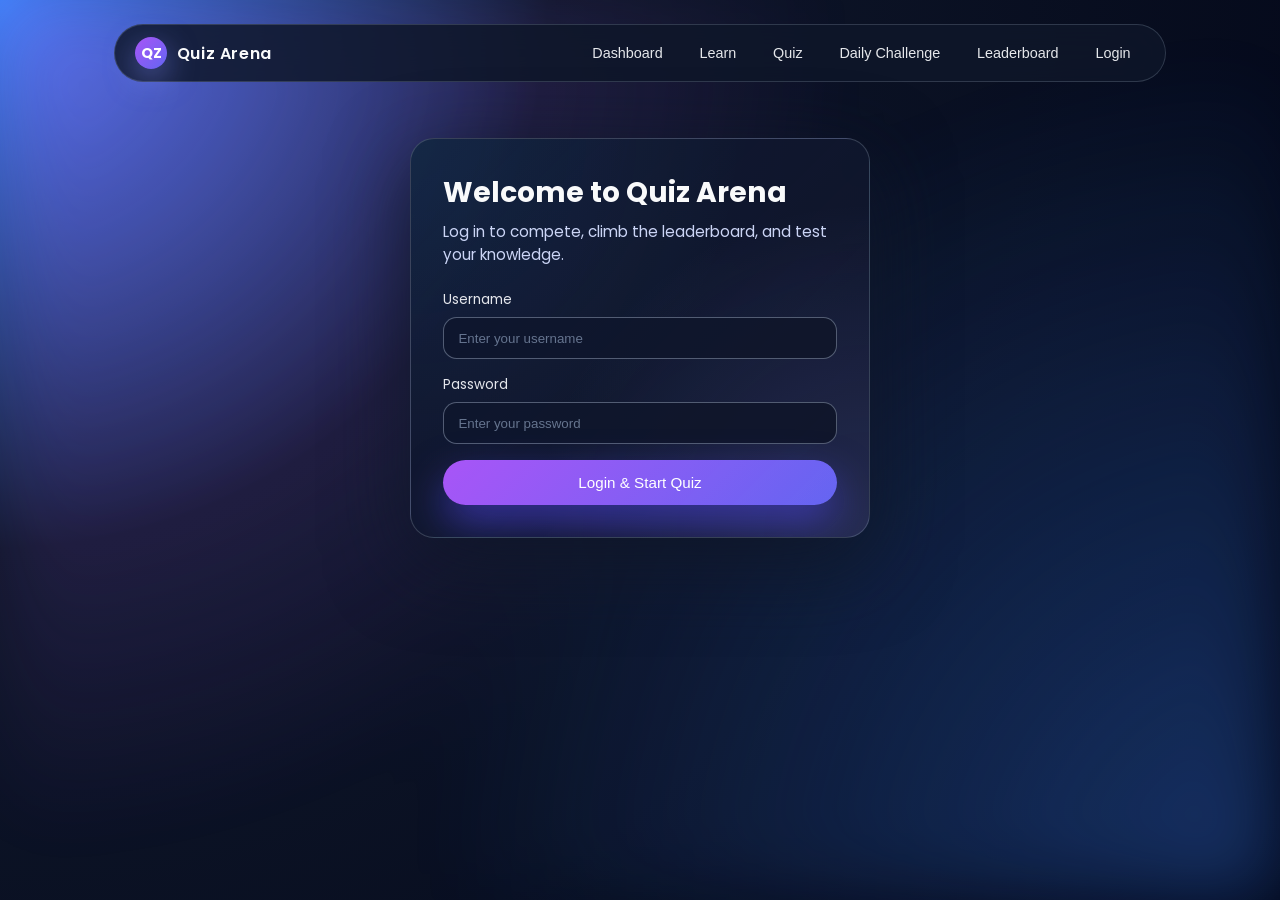
==== index.html @ 018db00a "First commit - quiz application" ====
<!DOCTYPE html>
<html lang="en">
<head>
  <meta charset="UTF-8" />
  <meta name="viewport" content="width=device-width, initial-scale=1.0" />
  <title>Modern Quiz Application</title>
  <link rel="stylesheet" href="styles.css" />
  <link rel="preconnect" href="https://fonts.googleapis.com">
  <link rel="preconnect" href="https://fonts.gstatic.com" crossorigin>
  <link href="https://fonts.googleapis.com/css2?family=Poppins:wght@300;400;500;600;700&display=swap" rel="stylesheet">
</head>
<body>
  <div class="app-gradient-bg"></div>

  <main class="app-shell">
    <!-- Header / Global Nav -->
    <header class="app-header">
      <div class="brand">
        <span class="brand-logo">QZ</span>
        <span class="brand-text">Quiz Arena</span>
      </div>
      <nav class="app-nav">
        <button class="nav-btn" data-view="dashboard-view">Dashboard</button>
        <button class="nav-btn" data-view="learn-view">Learn</button>
        <button class="nav-btn" data-view="quiz-view">Quiz</button>
        <button class="nav-btn" data-view="daily-view">Daily Challenge</button>
        <button class="nav-btn" data-view="leaderboard-view">Leaderboard</button>
        <button class="nav-btn" data-view="login-view">Login</button>
      </nav>
    </header>

    <!-- DASHBOARD PAGE -->
    <section id="dashboard-view" class="view">
      <div class="card dashboard-card">
        <header class="dashboard-header">
          <div>
            <h1 class="card-title">Dashboard</h1>
            <p class="card-subtitle">
              Welcome back, <span id="dashboard-username" class="dashboard-username"></span>. Choose what you want to do today.
            </p>
          </div>
        </header>

        <div class="dashboard-grid">
          <button class="dashboard-tile" data-action="learn">
            <div class="dashboard-icon learn-icon">📚</div>
            <div class="dashboard-tile-body">
              <h2 class="dashboard-tile-title">Learn</h2>
              <p class="dashboard-tile-text">
                Study topics and learn concepts before attempting the quiz.
              </p>
            </div>
          </button>

          <button class="dashboard-tile" data-action="quiz">
            <div class="dashboard-icon quiz-icon">🧠</div>
            <div class="dashboard-tile-body">
              <h2 class="dashboard-tile-title">Start Quiz</h2>
              <p class="dashboard-tile-text">
                Take a timed quiz with multiple-choice questions and instant feedback.
              </p>
            </div>
          </button>

          <button class="dashboard-tile" data-action="daily">
            <div class="dashboard-icon daily-icon">⚡</div>
            <div class="dashboard-tile-body">
              <h2 class="dashboard-tile-title">Competition / Daily Challenge</h2>
              <p class="dashboard-tile-text">
                Join today&apos;s challenge and compete with others for the top spot.
              </p>
            </div>
          </button>

          <button class="dashboard-tile" data-action="leaderboard">
            <div class="dashboard-icon leaderboard-icon">🏆</div>
            <div class="dashboard-tile-body">
              <h2 class="dashboard-tile-title">Leaderboard</h2>
              <p class="dashboard-tile-text">
                View the top players and highest scores in the arena.
              </p>
            </div>
          </button>
        </div>
      </div>
    </section>

    <!-- LOGIN PAGE -->
    <section id="login-view" class="view active-view">
      <div class="card login-card">
        <h1 class="card-title">Welcome to Quiz Arena</h1>
        <p class="card-subtitle">Log in to compete, climb the leaderboard, and test your knowledge.</p>
        <form id="login-form" class="login-form">
          <div class="field-group">
            <label for="username">Username</label>
            <input type="text" id="username" name="username" placeholder="Enter your username" required />
          </div>
          <div class="field-group">
            <label for="password">Password</label>
            <input type="password" id="password" name="password" placeholder="Enter your password" required />
          </div>
          <button type="submit" class="btn primary-btn full-width">Login &amp; Start Quiz</button>
        </form>
      </div>
    </section>

    <!-- DAILY CHALLENGE PAGE -->
    <section id="daily-view" class="view">
      <div class="card daily-card">
        <h1 class="card-title">Daily Challenge</h1>
        <p class="card-subtitle">
          One special quiz every day. You only get a single attempt, so make it count!
        </p>

        <div class="daily-body">
          <div id="daily-status-message" class="daily-status"></div>
          <div id="daily-countdown-wrapper" class="daily-countdown-wrapper hidden">
            <span class="daily-countdown-label">Next challenge unlocks in</span>
            <span id="daily-countdown" class="daily-countdown-timer">24:00:00</span>
          </div>
        </div>

        <div class="daily-actions">
          <button id="daily-start-btn" class="btn primary-btn">Start Today&apos;s Challenge</button>
        </div>
      </div>
    </section>

    <!-- QUIZ PAGE -->
    <section id="quiz-view" class="view">
      <div class="card quiz-card">
        <header class="quiz-header">
          <div class="quiz-meta">
            <span id="question-progress" class="pill">Question 1 of 10</span>
            <span id="question-timer" class="pill timer">15s</span>
          </div>
          <div class="quiz-score">
            <span class="label">Live Score</span>
            <span id="live-score" class="score-value">0 pts</span>
          </div>
        </header>

        <div class="quiz-body">
          <h2 id="question-text" class="question-text">Question text will appear here</h2>
          <div id="options-container" class="options-grid">
            <!-- Options generated by JS -->
          </div>
        </div>

        <footer class="quiz-footer">
          <div class="quiz-footer-left">
            <span id="competition-status" class="competition-status">Competition Mode: Live</span>
          </div>
          <div class="quiz-footer-right">
            <button id="next-btn" class="btn secondary-btn" disabled>Next Question</button>
          </div>
        </footer>
      </div>
    </section>

    <!-- RESULT PAGE -->
    <section id="result-view" class="view">
      <div class="card result-card">
        <h1 class="card-title">Your Results</h1>
        <p class="card-subtitle">Great effort! Here’s how you did in this round.</p>

        <div class="result-summary">
          <div class="result-main-score">
            <span class="result-label">Total Points</span>
            <span id="final-score" class="result-value">0</span>
          </div>
          <div class="result-grid">
            <div class="result-item">
              <span class="result-label">Correct</span>
              <span id="correct-count" class="result-value-small">0</span>
            </div>
            <div class="result-item">
              <span class="result-label">Wrong</span>
              <span id="wrong-count" class="result-value-small">0</span>
            </div>
            <div class="result-item">
              <span class="result-label">Percentage</span>
              <span id="percentage" class="result-value-small">0%</span>
            </div>
          </div>
        </div>

        <div class="result-actions">
          <button id="restart-btn" class="btn primary-btn">Restart Quiz</button>
          <button id="view-leaderboard-btn" class="btn ghost-btn">View Leaderboard</button>
        </div>
      </div>
    </section>

    <!-- LEADERBOARD PAGE -->
    <section id="leaderboard-view" class="view">
      <div class="card leaderboard-card">
        <div class="leaderboard-header">
          <div>
            <h1 class="card-title">Leaderboard</h1>
            <p class="card-subtitle">Top players from recent games.</p>
          </div>
          <!-- <button id="back-to-login-btn" class="btn ghost-btn small-btn">Back to Login</button> -->
        </div>

        <div class="leaderboard-table-wrapper">
          <table class="leaderboard-table">
            <thead>
              <tr>
                <th>Rank</th>
                <th>Username</th>
                <th>Score</th>
              </tr>
            </thead>
            <tbody id="leaderboard-body">
              <!-- Filled by JS -->
            </tbody>
          </table>
        </div>
      </div>
    </section>

    <!-- LEARN PAGE -->
    <section id="learn-view" class="view">
      <div class="card learn-card">
        <h1 class="card-title">Learn New Topics</h1>
        <p class="card-subtitle">
          Choose a topic to study, flip through flashcards, try practice questions, and then start the quiz.
        </p>

        <!-- Topic category grid -->
        <div id="learn-topics-grid" class="learn-grid">
          <!-- Filled by JavaScript -->
        </div>

        <!-- Topic detail view -->
        <div id="learn-topic-detail" class="learn-topic-detail hidden">
          <div class="learn-detail-header">
            <button id="learn-back-btn" class="btn ghost-btn small-btn">&larr; Back to topics</button>
            <div>
              <h2 id="learn-topic-title" class="learn-title"></h2>
              <p id="learn-topic-description" class="learn-body"></p>
            </div>
          </div>

          <div class="learn-sections">
            <section class="learn-section">
              <h3 class="learn-section-title">Quick Explanation</h3>
              <p id="learn-topic-explanation" class="learn-body"></p>
            </section>

            <section class="learn-section">
              <h3 class="learn-section-title">Key Points</h3>
              <ul id="learn-topic-keypoints" class="learn-keypoints"></ul>
            </section>

            <section class="learn-section">
              <h3 class="learn-section-title">Simple Examples</h3>
              <div id="learn-topic-examples" class="learn-examples"></div>
            </section>

            <section class="learn-section">
              <h3 class="learn-section-title">Flashcards</h3>
              <p class="learn-hint">Tap a card to reveal the answer.</p>
              <div id="learn-topic-flashcards" class="flashcards-grid"></div>
            </section>

            <section class="learn-section">
              <h3 class="learn-section-title">Practice Questions</h3>
              <p class="learn-hint">Check your understanding before starting the quiz.</p>
              <div id="learn-topic-practice" class="practice-list"></div>
            </section>
          </div>

          <div class="learn-footer">
            <button id="learn-start-quiz-btn" class="btn primary-btn">Start Quiz</button>
          </div>
        </div>
      </div>
    </section>
  </main>

  <script src="script.js"></script>
</body>
</html>
---- styles.css ----
*,
*::before,
*::after {
  box-sizing: border-box;
  margin: 0;
  padding: 0;
}

html,
body {
  height: 100%;
}

body {
  font-family: "Poppins", system-ui, -apple-system, BlinkMacSystemFont, "Segoe UI",
    sans-serif;
  background: radial-gradient(circle at top left, #3b82f6 0, #0f172a 35%, #020617 100%);
  color: #f9fafb;
  display: flex;
  align-items: stretch;
  justify-content: center;
}

.app-gradient-bg {
  position: fixed;
  inset: 0;
  background:
    radial-gradient(circle at top left, rgba(168, 85, 247, 0.35), transparent 55%),
    radial-gradient(circle at bottom right, rgba(59, 130, 246, 0.4), transparent 55%);
  filter: blur(40px);
  opacity: 0.9;
  pointer-events: none;
  z-index: -1;
}

.app-shell {
  width: 100%;
  max-width: 1100px;
  padding: 1.5rem;
  display: flex;
  flex-direction: column;
  gap: 1.5rem;
}

.app-header {
  display: flex;
  align-items: center;
  justify-content: space-between;
  padding: 0.75rem 1.25rem;
  border-radius: 999px;
  background: rgba(15, 23, 42, 0.85);
  border: 1px solid rgba(148, 163, 184, 0.25);
  backdrop-filter: blur(20px);
}

.brand {
  display: flex;
  align-items: center;
  gap: 0.6rem;
}

.brand-logo {
  width: 32px;
  height: 32px;
  border-radius: 999px;
  background: linear-gradient(135deg, #a855f7, #6366f1);
  display: flex;
  align-items: center;
  justify-content: center;
  font-size: 0.9rem;
  font-weight: 700;
  color: white;
  box-shadow: 0 10px 30px rgba(129, 140, 248, 0.55);
  cursor: pointer;

}

.brand-text {
  font-weight: 600;
  letter-spacing: 0.04em;
}

.app-nav {
  display: flex;
  gap: 0.5rem;
}

.nav-btn {
  border: none;
  background: transparent;
  color: #e5e7eb;
  font-size: 0.9rem;
  padding: 0.35rem 0.9rem;
  border-radius: 999px;
  cursor: pointer;
  transition: background 0.25s ease, color 0.25s ease, transform 0.15s ease;
}

.nav-btn:hover {
  background: rgba(148, 163, 184, 0.25);
  transform: translateY(-1px);
}

.view {
  display: none;
  animation: fadeIn 0.4s ease forwards;
}

.active-view {
  display: block;
}

.card {
  background: radial-gradient(circle at top left, rgba(56, 189, 248, 0.08), transparent 55%),
    radial-gradient(circle at bottom right, rgba(129, 140, 248, 0.18), transparent 55%),
    rgba(15, 23, 42, 0.9);
  border-radius: 1.5rem;
  padding: 2rem;
  box-shadow: 0 24px 80px rgba(15, 23, 42, 0.9);
  border: 1px solid rgba(148, 163, 184, 0.3);
  position: relative;
  overflow: hidden;
}

.card::before {
  content: "";
  position: absolute;
  inset: 0;
  background: linear-gradient(135deg, rgba(129, 140, 248, 0.18), rgba(236, 72, 153, 0.05));
  mix-blend-mode: soft-light;
  opacity: 0.6;
  pointer-events: none;
}

.card-title {
  font-size: clamp(1.6rem, 2.2vw, 2rem);
  margin-bottom: 0.4rem;
}

.card-subtitle {
  font-size: 0.95rem;
  color: #cbd5f5;
  margin-bottom: 1.5rem;
}

.login-card {
  max-width: 460px;
  margin: 2rem auto 0;
}

.login-form {
  display: flex;
  flex-direction: column;
  gap: 1rem;
}

.field-group {
  display: flex;
  flex-direction: column;
  gap: 0.4rem;
}

.field-group label {
  font-size: 0.85rem;
  color: #e5e7eb;
}

.field-group input {
  padding: 0.8rem 0.9rem;
  border-radius: 0.85rem;
  border: 1px solid rgba(148, 163, 184, 0.5);
  background: rgba(15, 23, 42, 0.95);
  color: #f9fafb;
  outline: none;
  transition: border 0.2s ease, box-shadow 0.2s ease, background 0.2s ease, transform 0.1s ease;
}

.field-group input::placeholder {
  color: #64748b;
}

.field-group input:focus {
  border-color: #818cf8;
  box-shadow: 0 0 0 1px rgba(129, 140, 248, 0.6);
  transform: translateY(-1px);
}

.btn {
  border-radius: 999px;
  border: none;
  padding: 0.85rem 1.4rem;
  font-size: 0.95rem;
  font-weight: 500;
  cursor: pointer;
  display: inline-flex;
  align-items: center;
  justify-content: center;
  gap: 0.4rem;
  transition: transform 0.16s ease, box-shadow 0.18s ease, background 0.18s ease, color 0.18s ease, border 0.18s ease;
}

.btn:disabled {
  opacity: 0.55;
  cursor: default;
  box-shadow: none;
  transform: none;
}

.btn:not(:disabled):active {
  transform: translateY(1px) scale(0.99);
  box-shadow: none;
}

.primary-btn {
  background: linear-gradient(135deg, #a855f7, #6366f1);
  color: white;
  box-shadow: 0 18px 40px rgba(79, 70, 229, 0.6);
}

.primary-btn:hover:not(:disabled) {
  background: linear-gradient(135deg, #c084fc, #4f46e5);
  box-shadow: 0 26px 70px rgba(79, 70, 229, 0.7);
  transform: translateY(-1px);
}

.secondary-btn {
  background: rgba(15, 23, 42, 0.9);
  border: 1px solid rgba(148, 163, 184, 0.7);
  color: #e5e7eb;
}

.secondary-btn:hover:not(:disabled) {
  border-color: #818cf8;
  background: rgba(30, 64, 175, 0.55);
  box-shadow: 0 16px 40px rgba(30, 64, 175, 0.9);
  transform: translateY(-1px);
}

.ghost-btn {
  background: transparent;
  border: 1px solid rgba(148, 163, 184, 0.6);
  color: #e5e7eb;
}

.ghost-btn:hover:not(:disabled) {
  background: rgba(15, 23, 42, 0.8);
  border-color: #818cf8;
}

.full-width {
  width: 100%;
}

.small-btn {
  padding: 0.55rem 1rem;
  font-size: 0.8rem;
}

.quiz-card {
  margin-top: 0.5rem;
}

.quiz-header {
  display: flex;
  align-items: center;
  justify-content: space-between;
  gap: 1rem;
  margin-bottom: 1.5rem;
}

.quiz-meta {
  display: flex;
  gap: 0.6rem;
  align-items: center;
}

.pill {
  display: inline-flex;
  align-items: center;
  justify-content: center;
  padding: 0.35rem 0.9rem;
  border-radius: 999px;
  font-size: 0.8rem;
  background: rgba(15, 23, 42, 0.85);
  border: 1px solid rgba(148, 163, 184, 0.7);
}

.timer {
  background: radial-gradient(circle at top left, rgba(248, 250, 252, 0.05), transparent 60%),
    rgba(30, 64, 175, 0.9);
  border-color: rgba(129, 140, 248, 0.9);
}

.quiz-score {
  text-align: right;
}

.quiz-score .label {
  font-size: 0.75rem;
  color: #cbd5f5;
}

.score-value {
  display: block;
  font-size: 1.2rem;
  font-weight: 600;
  color: #f9fafb;
}

.quiz-body {
  margin-bottom: 1.6rem;
}

.question-text {
  font-size: 1.2rem;
  margin-bottom: 1.1rem;
}

.options-grid {
  display: grid;
  grid-template-columns: 1fr 1fr;
  gap: 0.8rem;
}

.option-btn {
  position: relative;
  border-radius: 0.9rem;
  border: 1px solid rgba(148, 163, 184, 0.65);
  background: rgba(15, 23, 42, 0.9);
  color: #e5e7eb;
  padding: 0.85rem 0.9rem;
  text-align: left;
  cursor: pointer;
  font-size: 0.9rem;
  display: flex;
  align-items: center;
  gap: 0.6rem;
  transition: border 0.2s ease, background 0.2s ease, transform 0.15s ease, box-shadow 0.2s ease;
}

.option-btn::before {
  content: attr(data-label);
  width: 26px;
  height: 26px;
  border-radius: 999px;
  border: 1px solid rgba(148, 163, 184, 0.7);
  display: inline-flex;
  align-items: center;
  justify-content: center;
  font-size: 0.8rem;
  color: #cbd5f5;
  background: rgba(15, 23, 42, 0.9);
  flex-shrink: 0;
}

.option-btn:hover {
  background: rgba(30, 64, 175, 0.7);
  border-color: #818cf8;
  box-shadow: 0 18px 50px rgba(30, 64, 175, 0.9);
  transform: translateY(-1px);
}

.option-btn.correct {
  background: linear-gradient(135deg, #22c55e, #16a34a);
  border-color: rgba(22, 163, 74, 0.9);
  box-shadow: 0 18px 50px rgba(22, 163, 74, 0.9);
}

.option-btn.wrong {
  background: linear-gradient(135deg, #ef4444, #b91c1c);
  border-color: rgba(220, 38, 38, 0.9);
  box-shadow: 0 18px 50px rgba(220, 38, 38, 0.9);
}

.option-btn.disabled {
  cursor: default;
  opacity: 0.9;
  transform: none;
}

.quiz-footer {
  display: flex;
  align-items: center;
  justify-content: space-between;
  gap: 1rem;
}

.competition-status {
  font-size: 0.8rem;
  color: #a5b4fc;
}

.result-card {
  max-width: 520px;
  margin: 2rem auto 0;
  text-align: center;
}

.result-summary {
  margin-top: 1rem;
  margin-bottom: 1.5rem;
}

.result-main-score {
  margin-bottom: 1.1rem;
}

.result-label {
  display: block;
  font-size: 0.8rem;
  color: #cbd5f5;
  margin-bottom: 0.25rem;
}

.result-value {
  font-size: 2.1rem;
  font-weight: 700;
  background: linear-gradient(135deg, #a855f7, #38bdf8);
  -webkit-background-clip: text;
  background-clip: text;
  color: transparent;
}

.result-grid {
  display: grid;
  grid-template-columns: repeat(3, minmax(0, 1fr));
  gap: 0.75rem;
}

.result-item {
  padding: 0.75rem 0.5rem;
  border-radius: 0.9rem;
  background: rgba(15, 23, 42, 0.75);
  border: 1px solid rgba(148, 163, 184, 0.6);
}

.result-value-small {
  display: block;
  font-size: 1.1rem;
  font-weight: 600;
}

.result-actions {
  display: flex;
  justify-content: center;
  gap: 0.75rem;
  margin-top: 0.75rem;
}

.leaderboard-card {
  margin-top: 0.5rem;
}

.leaderboard-header {
  display: flex;
  justify-content: space-between;
  align-items: center;
  margin-bottom: 1.3rem;
}

.leaderboard-table-wrapper {
  border-radius: 1rem;
  overflow: hidden;
  border: 1px solid rgba(148, 163, 184, 0.5);
  background: radial-gradient(circle at top left, rgba(15, 23, 42, 0.9), rgba(15, 23, 42, 0.96));
}

.leaderboard-table {
  width: 100%;
  border-collapse: collapse;
  font-size: 0.9rem;
}

.leaderboard-table thead {
  background: linear-gradient(135deg, rgba(129, 140, 248, 0.7), rgba(56, 189, 248, 0.7));
}

.leaderboard-table th,
.leaderboard-table td {
  padding: 0.7rem 0.9rem;
  text-align: left;
}

.leaderboard-table th {
  font-weight: 600;
  font-size: 0.85rem;
}

.leaderboard-table tbody tr:nth-child(even) {
  background: rgba(15, 23, 42, 0.96);
}

.leaderboard-table tbody tr:nth-child(odd) {
  background: rgba(15, 23, 42, 0.9);
}

.leaderboard-table tbody tr:hover {
  background: rgba(30, 64, 175, 0.85);
}

.leaderboard-table tbody tr:first-child td {
  font-weight: 600;
  color: #f97316;
}

.leaderboard-table tbody tr:nth-child(2) td {
  color: #e5e7eb;
}

.leaderboard-table tbody tr:nth-child(3) td {
  color: #a3e635;
}

/* LEARN PAGE */
.learn-card {
  margin-top: 0.5rem;
}

.learn-grid {
  display: grid;
  grid-template-columns: repeat(2, minmax(0, 1fr));
  gap: 1rem;
}

.learn-topic-card {
  border-radius: 1.1rem;
  border: 1px solid rgba(148, 163, 184, 0.6);
  background: radial-gradient(circle at top left, rgba(56, 189, 248, 0.18), transparent 60%),
    radial-gradient(circle at bottom right, rgba(129, 140, 248, 0.25), transparent 60%),
    rgba(15, 23, 42, 0.95);
  padding: 1rem 1rem 1.1rem;
  display: flex;
  align-items: flex-start;
  gap: 0.75rem;
  cursor: pointer;
  text-align: left;
  color: #e5e7eb;
  width: 100%;
  transition:
    transform 0.18s ease,
    box-shadow 0.22s ease,
    border 0.18s ease,
    background 0.25s ease;
}

.learn-topic-card:hover {
  transform: translateY(-3px) scale(1.01);
  border-color: rgba(129, 140, 248, 0.95);
  box-shadow: 0 20px 60px rgba(15, 23, 42, 0.9);
  background: radial-gradient(circle at top left, rgba(96, 165, 250, 0.4), transparent 55%),
    radial-gradient(circle at bottom right, rgba(236, 72, 153, 0.35), transparent 55%),
    rgba(15, 23, 42, 0.98);
}

.learn-topic-icon {
  width: 40px;
  height: 40px;
  border-radius: 1rem;
  display: flex;
  align-items: center;
  justify-content: center;
  font-size: 1.4rem;
  flex-shrink: 0;
  background: rgba(15, 23, 42, 0.95);
  border: 1px solid rgba(148, 163, 184, 0.7);
  box-shadow: 0 10px 25px rgba(15, 23, 42, 0.9);
}

.learn-topic-content {
  display: flex;
  flex-direction: column;
  gap: 0.25rem;
}

.learn-topic-title {
  font-size: 1rem;
  font-weight: 600;
}

.learn-topic-description {
  font-size: 0.85rem;
  color: #cbd5f5;
}

.learn-topic-detail {
  margin-top: 1.5rem;
}

.learn-detail-header {
  display: flex;
  justify-content: space-between;
  align-items: center;
  gap: 0.75rem;
  margin-bottom: 1rem;
}

.learn-title {
  font-size: 1.25rem;
  margin-bottom: 0.25rem;
}

.learn-body {
  font-size: 0.9rem;
  color: #e5e7eb;
}

.learn-sections {
  display: grid;
  grid-template-columns: minmax(0, 2fr) minmax(0, 2fr);
  gap: 1.2rem;
  margin-top: 1rem;
}

.learn-section-title {
  font-size: 0.95rem;
  margin-bottom: 0.4rem;
}

.learn-keypoints {
  list-style: disc;
  padding-left: 1.2rem;
  font-size: 0.9rem;
  color: #e5e7eb;
}

.learn-examples {
  display: flex;
  flex-direction: column;
  gap: 0.5rem;
}

.learn-example-card {
  padding: 0.6rem 0.7rem;
  border-radius: 0.8rem;
  background: rgba(15, 23, 42, 0.85);
  border: 1px solid rgba(148, 163, 184, 0.5);
  font-size: 0.85rem;
}

.flashcards-grid {
  display: grid;
  grid-template-columns: repeat(2, minmax(0, 1fr));
  gap: 0.75rem;
}

.flashcard {
  perspective: 900px;
  cursor: pointer;
}

.flashcard-inner {
  position: relative;
  width: 100%;
  height: 120px;
  border-radius: 0.9rem;
  border: 1px solid rgba(148, 163, 184, 0.7);
  background: rgba(15, 23, 42, 0.92);
  display: flex;
  align-items: center;
  justify-content: center;
  padding: 0.8rem;
  transform-style: preserve-3d;
  transition: transform 0.5s ease;
}

.flashcard.flipped .flashcard-inner {
  transform: rotateY(180deg);
}

.flashcard-face {
  position: absolute;
  inset: 0;
  display: flex;
  align-items: center;
  justify-content: center;
  padding: 0.8rem;
  backface-visibility: hidden;
  border-radius: 0.9rem;
}

.flashcard-front {
  background:
    radial-gradient(circle at top left, rgba(56, 189, 248, 0.1), transparent 55%),
    rgba(15, 23, 42, 0.95);
}

.flashcard-back {
  background:
    radial-gradient(circle at top left, rgba(34, 197, 94, 0.2), transparent 55%),
    rgba(15, 23, 42, 0.98);
  transform: rotateY(180deg);
}

.flashcard-face p {
  font-size: 0.85rem;
  text-align: center;
}

.practice-list {
  display: flex;
  flex-direction: column;
  gap: 0.75rem;
}

.practice-question-block {
  padding: 0.75rem 0.8rem;
  border-radius: 0.9rem;
  background: rgba(15, 23, 42, 0.85);
  border: 1px solid rgba(148, 163, 184, 0.5);
}

.practice-question-text {
  font-size: 0.9rem;
  margin-bottom: 0.5rem;
}

.practice-options {
  display: grid;
  grid-template-columns: repeat(2, minmax(0, 1fr));
  gap: 0.4rem;
}

.practice-option-btn {
  border-radius: 0.75rem;
  border: 1px solid rgba(148, 163, 184, 0.65);
  background: rgba(15, 23, 42, 0.95);
  color: #e5e7eb;
  padding: 0.45rem 0.5rem;
  font-size: 0.85rem;
  cursor: pointer;
  transition:
    border 0.18s ease,
    background 0.18s ease,
    transform 0.12s ease,
    box-shadow 0.2s ease;
}

.practice-option-btn:hover {
  background: rgba(30, 64, 175, 0.7);
  border-color: #818cf8;
  box-shadow: 0 10px 30px rgba(30, 64, 175, 0.9);
  transform: translateY(-1px);
}

.practice-option-btn.correct {
  background: linear-gradient(135deg, #22c55e, #16a34a);
  border-color: rgba(22, 163, 74, 0.9);
}

.practice-option-btn.wrong {
  background: linear-gradient(135deg, #ef4444, #b91c1c);
  border-color: rgba(220, 38, 38, 0.9);
}

.practice-option-btn.disabled {
  cursor: default;
  opacity: 0.95;
  transform: none;
  box-shadow: none;
}

.learn-footer {
  margin-top: 1.4rem;
  display: flex;
  justify-content: flex-end;
}
/* DASHBOARD */
.dashboard-card {
  margin-top: 0.5rem;
}

.dashboard-header {
  margin-bottom: 1.5rem;
}

.dashboard-username {
  font-weight: 600;
  color: #e5e7eb;
}

.dashboard-grid {
  display: grid;
  grid-template-columns: repeat(2, minmax(0, 1fr));
  gap: 1rem;
}

.dashboard-tile {
  border-radius: 1.1rem;
  border: 1px solid rgba(148, 163, 184, 0.6);
  background: radial-gradient(circle at top left, rgba(59, 130, 246, 0.25), transparent 60%),
    radial-gradient(circle at bottom right, rgba(129, 140, 248, 0.3), transparent 60%),
    rgba(15, 23, 42, 0.92);
  padding: 1rem 1rem 1.1rem;
  display: flex;
  align-items: flex-start;
  gap: 0.75rem;
  cursor: pointer;
  text-align: left;
  color: #e5e7eb;
  transition:
    transform 0.18s ease,
    box-shadow 0.22s ease,
    border 0.18s ease,
    background 0.25s ease;
}

.dashboard-tile:focus {
  outline: none;
  box-shadow: 0 0 0 1px rgba(129, 140, 248, 0.9);
}

.dashboard-tile:hover {
  transform: translateY(-3px) scale(1.01);
  border-color: rgba(129, 140, 248, 0.95);
  box-shadow: 0 20px 60px rgba(15, 23, 42, 0.9);
  background: radial-gradient(circle at top left, rgba(96, 165, 250, 0.4), transparent 55%),
    radial-gradient(circle at bottom right, rgba(236, 72, 153, 0.35), transparent 55%),
    rgba(15, 23, 42, 0.98);
}

.dashboard-icon {
  width: 40px;
  height: 40px;
  border-radius: 1rem;
  display: flex;
  align-items: center;
  justify-content: center;
  font-size: 1.4rem;
  flex-shrink: 0;
  background: rgba(15, 23, 42, 0.95);
  border: 1px solid rgba(148, 163, 184, 0.7);
  box-shadow: 0 10px 25px rgba(15, 23, 42, 0.9);
}

.dashboard-tile-body {
  display: flex;
  flex-direction: column;
  gap: 0.25rem;
}

.dashboard-tile-title {
  font-size: 1rem;
  font-weight: 600;
}

.dashboard-tile-text {
  font-size: 0.85rem;
  color: #cbd5f5;
}

.learn-icon {
  border-color: rgba(34, 197, 94, 0.9);
}

.quiz-icon {
  border-color: rgba(59, 130, 246, 0.9);
}

.daily-icon {
  border-color: rgba(245, 158, 11, 0.9);
}

.leaderboard-icon {
  border-color: rgba(236, 72, 153, 0.9);
}

/* DAILY CHALLENGE */
.daily-card {
  max-width: 520px;
  margin: 2rem auto 0;
}

.daily-body {
  margin-bottom: 1.4rem;
}

.daily-status {
  font-size: 0.9rem;
  color: #cbd5f5;
  margin-bottom: 0.85rem;
}

.daily-countdown-wrapper {
  display: flex;
  align-items: center;
  gap: 0.5rem;
  padding: 0.65rem 0.9rem;
  border-radius: 0.9rem;
  background: rgba(15, 23, 42, 0.85);
  border: 1px solid rgba(129, 140, 248, 0.75);
}

.daily-countdown-label {
  font-size: 0.8rem;
  color: #a5b4fc;
}

.daily-countdown-timer {
  font-family: "Poppins", system-ui, -apple-system, BlinkMacSystemFont, "Segoe UI",
    sans-serif;
  font-weight: 600;
  letter-spacing: 0.08em;
  font-size: 0.9rem;
  padding: 0.25rem 0.7rem;
  border-radius: 999px;
  background: radial-gradient(circle at top left, rgba(34, 197, 94, 0.1), transparent 60%),
    rgba(15, 23, 42, 0.95);
  border: 1px solid rgba(52, 211, 153, 0.8);
}

.daily-actions {
  display: flex;
  justify-content: flex-start;
}

.hidden {
  display: none !important;
}

@keyframes fadeIn {
  from {
    opacity: 0;
    transform: translateY(8px);
  }
  to {
    opacity: 1;
    transform: translateY(0);
  }
}

@media (max-width: 768px) {
  .app-shell {
    padding: 1rem;
  }

  .card {
    padding: 1.4rem 1.2rem 1.5rem;
  }

  .learn-grid {
    grid-template-columns: 1fr;
  }

  .flashcards-grid {
    grid-template-columns: 1fr;
  }

  .learn-sections {
    grid-template-columns: minmax(0, 1fr);
  }

  .dashboard-grid {
    grid-template-columns: 1fr;
  }

  .quiz-header {
    flex-direction: column;
    align-items: flex-start;
  }

  .options-grid {
    grid-template-columns: 1fr;
  }

  .result-grid {
    grid-template-columns: repeat(3, minmax(0, 1fr));
    font-size: 0.8rem;
  }

  .app-header {
    padding-inline: 0.9rem;
  }

  .brand-text {
    font-size: 0.95rem;
  }
}

@media (max-width: 480px) {
  .app-header {
    flex-direction: column;
    align-items: flex-start;
    gap: 0.5rem;
  }

  .result-grid {
    grid-template-columns: repeat(2, minmax(0, 1fr));
  }
}
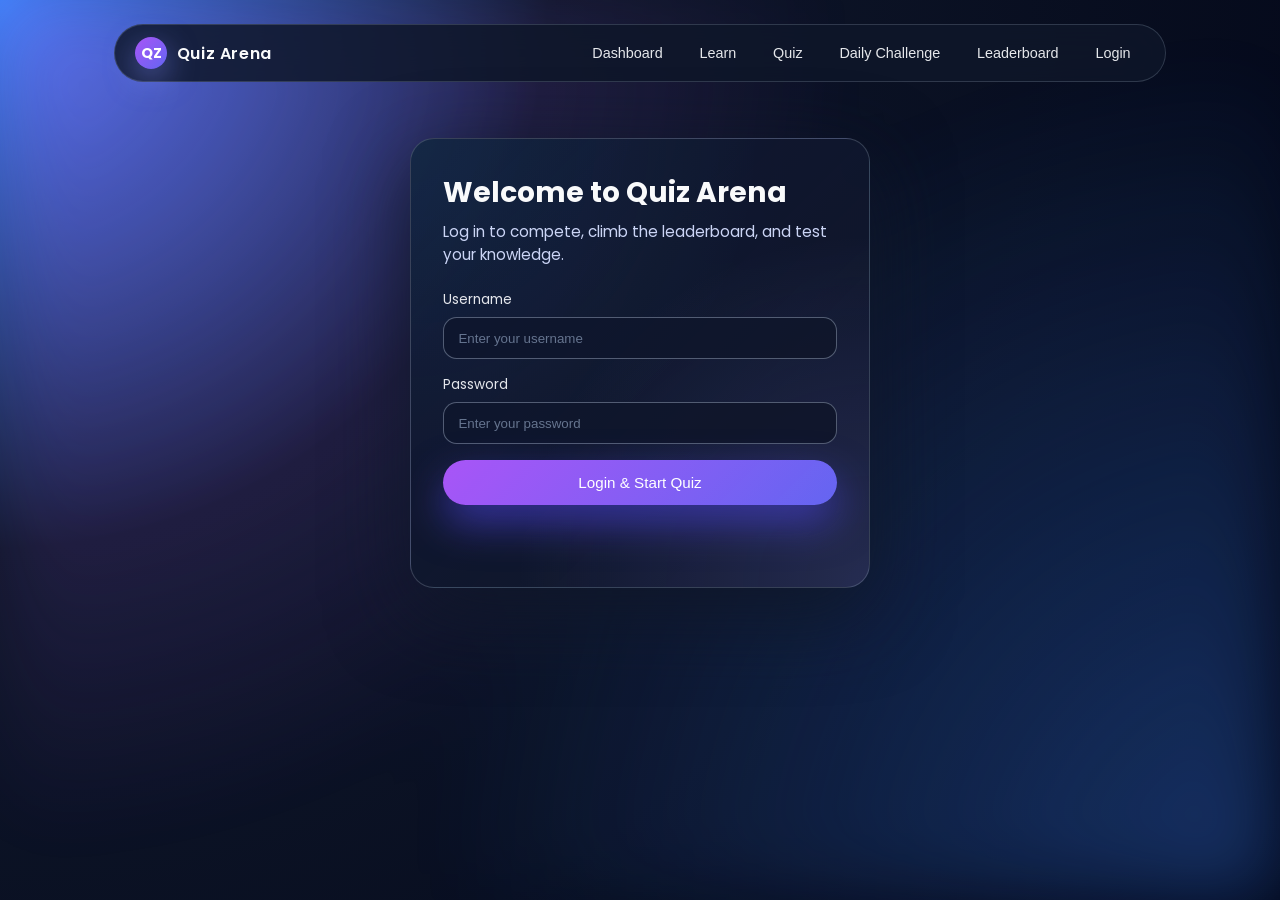
==== commit 919fd832: "Add favicon link to HTML and improve CSS formatting for consistency" ====
--- a/index.html
+++ b/index.html
@@ -1,286 +1,346 @@
-<!DOCTYPE html>
+<!doctype html>
 <html lang="en">
-<head>
-  <meta charset="UTF-8" />
-  <meta name="viewport" content="width=device-width, initial-scale=1.0" />
-  <title>Modern Quiz Application</title>
-  <link rel="stylesheet" href="styles.css" />
-  <link rel="preconnect" href="https://fonts.googleapis.com">
-  <link rel="preconnect" href="https://fonts.gstatic.com" crossorigin>
-  <link href="https://fonts.googleapis.com/css2?family=Poppins:wght@300;400;500;600;700&display=swap" rel="stylesheet">
-</head>
-<body>
-  <div class="app-gradient-bg"></div>
-
-  <main class="app-shell">
-    <!-- Header / Global Nav -->
-    <header class="app-header">
-      <div class="brand">
-        <span class="brand-logo">QZ</span>
-        <span class="brand-text">Quiz Arena</span>
-      </div>
-      <nav class="app-nav">
-        <button class="nav-btn" data-view="dashboard-view">Dashboard</button>
-        <button class="nav-btn" data-view="learn-view">Learn</button>
-        <button class="nav-btn" data-view="quiz-view">Quiz</button>
-        <button class="nav-btn" data-view="daily-view">Daily Challenge</button>
-        <button class="nav-btn" data-view="leaderboard-view">Leaderboard</button>
-        <button class="nav-btn" data-view="login-view">Login</button>
-      </nav>
-    </header>
-
-    <!-- DASHBOARD PAGE -->
-    <section id="dashboard-view" class="view">
-      <div class="card dashboard-card">
-        <header class="dashboard-header">
-          <div>
-            <h1 class="card-title">Dashboard</h1>
-            <p class="card-subtitle">
-              Welcome back, <span id="dashboard-username" class="dashboard-username"></span>. Choose what you want to do today.
-            </p>
-          </div>
-        </header>
-
-        <div class="dashboard-grid">
-          <button class="dashboard-tile" data-action="learn">
-            <div class="dashboard-icon learn-icon">📚</div>
-            <div class="dashboard-tile-body">
-              <h2 class="dashboard-tile-title">Learn</h2>
-              <p class="dashboard-tile-text">
-                Study topics and learn concepts before attempting the quiz.
-              </p>
-            </div>
-          </button>
-
-          <button class="dashboard-tile" data-action="quiz">
-            <div class="dashboard-icon quiz-icon">🧠</div>
-            <div class="dashboard-tile-body">
-              <h2 class="dashboard-tile-title">Start Quiz</h2>
-              <p class="dashboard-tile-text">
-                Take a timed quiz with multiple-choice questions and instant feedback.
-              </p>
-            </div>
-          </button>
-
-          <button class="dashboard-tile" data-action="daily">
-            <div class="dashboard-icon daily-icon">⚡</div>
-            <div class="dashboard-tile-body">
-              <h2 class="dashboard-tile-title">Competition / Daily Challenge</h2>
-              <p class="dashboard-tile-text">
-                Join today&apos;s challenge and compete with others for the top spot.
-              </p>
-            </div>
-          </button>
-
-          <button class="dashboard-tile" data-action="leaderboard">
-            <div class="dashboard-icon leaderboard-icon">🏆</div>
-            <div class="dashboard-tile-body">
-              <h2 class="dashboard-tile-title">Leaderboard</h2>
-              <p class="dashboard-tile-text">
-                View the top players and highest scores in the arena.
-              </p>
-            </div>
-          </button>
-        </div>
-      </div>
-    </section>
-
-    <!-- LOGIN PAGE -->
-    <section id="login-view" class="view active-view">
-      <div class="card login-card">
-        <h1 class="card-title">Welcome to Quiz Arena</h1>
-        <p class="card-subtitle">Log in to compete, climb the leaderboard, and test your knowledge.</p>
-        <form id="login-form" class="login-form">
-          <div class="field-group">
-            <label for="username">Username</label>
-            <input type="text" id="username" name="username" placeholder="Enter your username" required />
-          </div>
-          <div class="field-group">
-            <label for="password">Password</label>
-            <input type="password" id="password" name="password" placeholder="Enter your password" required />
-          </div>
-          <button type="submit" class="btn primary-btn full-width">Login &amp; Start Quiz</button>
-        </form>
-      </div>
-    </section>
-
-    <!-- DAILY CHALLENGE PAGE -->
-    <section id="daily-view" class="view">
-      <div class="card daily-card">
-        <h1 class="card-title">Daily Challenge</h1>
-        <p class="card-subtitle">
-          One special quiz every day. You only get a single attempt, so make it count!
-        </p>
-
-        <div class="daily-body">
-          <div id="daily-status-message" class="daily-status"></div>
-          <div id="daily-countdown-wrapper" class="daily-countdown-wrapper hidden">
-            <span class="daily-countdown-label">Next challenge unlocks in</span>
-            <span id="daily-countdown" class="daily-countdown-timer">24:00:00</span>
-          </div>
-        </div>
-
-        <div class="daily-actions">
-          <button id="daily-start-btn" class="btn primary-btn">Start Today&apos;s Challenge</button>
-        </div>
-      </div>
-    </section>
-
-    <!-- QUIZ PAGE -->
-    <section id="quiz-view" class="view">
-      <div class="card quiz-card">
-        <header class="quiz-header">
-          <div class="quiz-meta">
-            <span id="question-progress" class="pill">Question 1 of 10</span>
-            <span id="question-timer" class="pill timer">15s</span>
-          </div>
-          <div class="quiz-score">
-            <span class="label">Live Score</span>
-            <span id="live-score" class="score-value">0 pts</span>
-          </div>
-        </header>
-
-        <div class="quiz-body">
-          <h2 id="question-text" class="question-text">Question text will appear here</h2>
-          <div id="options-container" class="options-grid">
-            <!-- Options generated by JS -->
-          </div>
-        </div>
-
-        <footer class="quiz-footer">
-          <div class="quiz-footer-left">
-            <span id="competition-status" class="competition-status">Competition Mode: Live</span>
-          </div>
-          <div class="quiz-footer-right">
-            <button id="next-btn" class="btn secondary-btn" disabled>Next Question</button>
-          </div>
-        </footer>
-      </div>
-    </section>
-
-    <!-- RESULT PAGE -->
-    <section id="result-view" class="view">
-      <div class="card result-card">
-        <h1 class="card-title">Your Results</h1>
-        <p class="card-subtitle">Great effort! Here’s how you did in this round.</p>
-
-        <div class="result-summary">
-          <div class="result-main-score">
-            <span class="result-label">Total Points</span>
-            <span id="final-score" class="result-value">0</span>
-          </div>
-          <div class="result-grid">
-            <div class="result-item">
-              <span class="result-label">Correct</span>
-              <span id="correct-count" class="result-value-small">0</span>
-            </div>
-            <div class="result-item">
-              <span class="result-label">Wrong</span>
-              <span id="wrong-count" class="result-value-small">0</span>
-            </div>
-            <div class="result-item">
-              <span class="result-label">Percentage</span>
-              <span id="percentage" class="result-value-small">0%</span>
-            </div>
-          </div>
-        </div>
-
-        <div class="result-actions">
-          <button id="restart-btn" class="btn primary-btn">Restart Quiz</button>
-          <button id="view-leaderboard-btn" class="btn ghost-btn">View Leaderboard</button>
-        </div>
-      </div>
-    </section>
-
-    <!-- LEADERBOARD PAGE -->
-    <section id="leaderboard-view" class="view">
-      <div class="card leaderboard-card">
-        <div class="leaderboard-header">
-          <div>
-            <h1 class="card-title">Leaderboard</h1>
-            <p class="card-subtitle">Top players from recent games.</p>
-          </div>
-          <!-- <button id="back-to-login-btn" class="btn ghost-btn small-btn">Back to Login</button> -->
-        </div>
-
-        <div class="leaderboard-table-wrapper">
-          <table class="leaderboard-table">
-            <thead>
-              <tr>
-                <th>Rank</th>
-                <th>Username</th>
-                <th>Score</th>
-              </tr>
-            </thead>
-            <tbody id="leaderboard-body">
-              <!-- Filled by JS -->
-            </tbody>
-          </table>
-        </div>
-      </div>
-    </section>
-
-    <!-- LEARN PAGE -->
-    <section id="learn-view" class="view">
-      <div class="card learn-card">
-        <h1 class="card-title">Learn New Topics</h1>
-        <p class="card-subtitle">
-          Choose a topic to study, flip through flashcards, try practice questions, and then start the quiz.
-        </p>
-
-        <!-- Topic category grid -->
-        <div id="learn-topics-grid" class="learn-grid">
-          <!-- Filled by JavaScript -->
-        </div>
-
-        <!-- Topic detail view -->
-        <div id="learn-topic-detail" class="learn-topic-detail hidden">
-          <div class="learn-detail-header">
-            <button id="learn-back-btn" class="btn ghost-btn small-btn">&larr; Back to topics</button>
-            <div>
-              <h2 id="learn-topic-title" class="learn-title"></h2>
-              <p id="learn-topic-description" class="learn-body"></p>
-            </div>
-          </div>
-
-          <div class="learn-sections">
-            <section class="learn-section">
-              <h3 class="learn-section-title">Quick Explanation</h3>
-              <p id="learn-topic-explanation" class="learn-body"></p>
-            </section>
-
-            <section class="learn-section">
-              <h3 class="learn-section-title">Key Points</h3>
-              <ul id="learn-topic-keypoints" class="learn-keypoints"></ul>
-            </section>
-
-            <section class="learn-section">
-              <h3 class="learn-section-title">Simple Examples</h3>
-              <div id="learn-topic-examples" class="learn-examples"></div>
-            </section>
-
-            <section class="learn-section">
-              <h3 class="learn-section-title">Flashcards</h3>
-              <p class="learn-hint">Tap a card to reveal the answer.</p>
-              <div id="learn-topic-flashcards" class="flashcards-grid"></div>
-            </section>
-
-            <section class="learn-section">
-              <h3 class="learn-section-title">Practice Questions</h3>
-              <p class="learn-hint">Check your understanding before starting the quiz.</p>
-              <div id="learn-topic-practice" class="practice-list"></div>
-            </section>
-          </div>
-
-          <div class="learn-footer">
-            <button id="learn-start-quiz-btn" class="btn primary-btn">Start Quiz</button>
-          </div>
-        </div>
-      </div>
-    </section>
-  </main>
-
-  <script src="script.js"></script>
-</body>
+	<head>
+		<meta charset="UTF-8" />
+		<meta name="viewport" content="width=device-width, initial-scale=1.0" />
+		<title>Modern Quiz Application</title>
+		<link rel="stylesheet" href="styles.css" />
+		<link rel="preconnect" href="https://fonts.googleapis.com" />
+		<link rel="preconnect" href="https://fonts.gstatic.com" crossorigin />
+		<link
+			href="https://fonts.googleapis.com/css2?family=Poppins:wght@300;400;500;600;700&display=swap"
+			rel="stylesheet"
+		/>
+		<link rel="icon" type="image/png" href="favicon.png" />
+	</head>
+	<body>
+		<div class="app-gradient-bg"></div>
+
+		<main class="app-shell">
+			<!-- Header / Global Nav -->
+			<header class="app-header">
+				<div class="brand">
+					<span class="brand-logo">QZ</span>
+					<span class="brand-text">Quiz Arena</span>
+				</div>
+				<nav class="app-nav">
+					<button class="nav-btn" data-view="dashboard-view">Dashboard</button>
+					<button class="nav-btn" data-view="learn-view">Learn</button>
+					<button class="nav-btn" data-view="quiz-view">Quiz</button>
+					<button class="nav-btn" data-view="daily-view">
+						Daily Challenge
+					</button>
+					<button class="nav-btn" data-view="leaderboard-view">
+						Leaderboard
+					</button>
+					<button class="nav-btn" data-view="login-view">Login</button>
+				</nav>
+			</header>
+
+			<!-- DASHBOARD PAGE -->
+			<section id="dashboard-view" class="view">
+				<div class="card dashboard-card">
+					<header class="dashboard-header">
+						<div>
+							<h1 class="card-title">Dashboard</h1>
+							<p class="card-subtitle">
+								Welcome back,
+								<span id="dashboard-username" class="dashboard-username"></span
+								>. Choose what you want to do today.
+							</p>
+						</div>
+					</header>
+
+					<div class="dashboard-grid">
+						<button class="dashboard-tile" data-action="learn">
+							<div class="dashboard-icon learn-icon">📚</div>
+							<div class="dashboard-tile-body">
+								<h2 class="dashboard-tile-title">Learn</h2>
+								<p class="dashboard-tile-text">
+									Study topics and learn concepts before attempting the quiz.
+								</p>
+							</div>
+						</button>
+
+						<button class="dashboard-tile" data-action="quiz">
+							<div class="dashboard-icon quiz-icon">🧠</div>
+							<div class="dashboard-tile-body">
+								<h2 class="dashboard-tile-title">Start Quiz</h2>
+								<p class="dashboard-tile-text">
+									Take a timed quiz with multiple-choice questions and instant
+									feedback.
+								</p>
+							</div>
+						</button>
+
+						<button class="dashboard-tile" data-action="daily">
+							<div class="dashboard-icon daily-icon">⚡</div>
+							<div class="dashboard-tile-body">
+								<h2 class="dashboard-tile-title">
+									Competition / Daily Challenge
+								</h2>
+								<p class="dashboard-tile-text">
+									Join today&apos;s challenge and compete with others for the
+									top spot.
+								</p>
+							</div>
+						</button>
+
+						<button class="dashboard-tile" data-action="leaderboard">
+							<div class="dashboard-icon leaderboard-icon">🏆</div>
+							<div class="dashboard-tile-body">
+								<h2 class="dashboard-tile-title">Leaderboard</h2>
+								<p class="dashboard-tile-text">
+									View the top players and highest scores in the arena.
+								</p>
+							</div>
+						</button>
+					</div>
+				</div>
+			</section>
+
+			<!-- LOGIN PAGE -->
+			<section id="login-view" class="view active-view">
+				<div class="card login-card">
+					<h1 class="card-title">Welcome to Quiz Arena</h1>
+					<p class="card-subtitle">
+						Log in to compete, climb the leaderboard, and test your knowledge.
+					</p>
+					<form id="login-form" class="login-form">
+						<div class="field-group">
+							<label for="username">Username</label>
+							<input
+								type="text"
+								id="username"
+								name="username"
+								placeholder="Enter your username"
+								required
+							/>
+						</div>
+						<div class="field-group">
+							<label for="password">Password</label>
+							<input
+								type="password"
+								id="password"
+								name="password"
+								placeholder="Enter your password"
+								required
+							/>
+						</div>
+						<button type="submit" class="btn primary-btn full-width">
+							Login &amp; Start Quiz
+						</button>
+					</form>
+				</div>
+			</section>
+
+			<!-- DAILY CHALLENGE PAGE -->
+			<section id="daily-view" class="view">
+				<div class="card daily-card">
+					<h1 class="card-title">Daily Challenge</h1>
+					<p class="card-subtitle">
+						One special quiz every day. You only get a single attempt, so make
+						it count!
+					</p>
+
+					<div class="daily-body">
+						<div id="daily-status-message" class="daily-status"></div>
+						<div
+							id="daily-countdown-wrapper"
+							class="daily-countdown-wrapper hidden"
+						>
+							<span class="daily-countdown-label"
+								>Next challenge unlocks in</span
+							>
+							<span id="daily-countdown" class="daily-countdown-timer"
+								>24:00:00</span
+							>
+						</div>
+					</div>
+
+					<div class="daily-actions">
+						<button id="daily-start-btn" class="btn primary-btn">
+							Start Today&apos;s Challenge
+						</button>
+					</div>
+				</div>
+			</section>
+
+			<!-- QUIZ PAGE -->
+			<section id="quiz-view" class="view">
+				<div class="card quiz-card">
+					<header class="quiz-header">
+						<div class="quiz-meta">
+							<span id="question-progress" class="pill">Question 1 of 10</span>
+							<span id="question-timer" class="pill timer">15s</span>
+						</div>
+						<div class="quiz-score">
+							<span class="label">Live Score</span>
+							<span id="live-score" class="score-value">0 pts</span>
+						</div>
+					</header>
+
+					<div class="quiz-body">
+						<h2 id="question-text" class="question-text">
+							Question text will appear here
+						</h2>
+						<div id="options-container" class="options-grid">
+							<!-- Options generated by JS -->
+						</div>
+					</div>
+
+					<footer class="quiz-footer">
+						<div class="quiz-footer-left">
+							<span id="competition-status" class="competition-status"
+								>Competition Mode: Live</span
+							>
+						</div>
+						<div class="quiz-footer-right">
+							<button id="next-btn" class="btn secondary-btn" disabled>
+								Next Question
+							</button>
+						</div>
+					</footer>
+				</div>
+			</section>
+
+			<!-- RESULT PAGE -->
+			<section id="result-view" class="view">
+				<div class="card result-card">
+					<h1 class="card-title">Your Results</h1>
+					<p class="card-subtitle">
+						Great effort! Here’s how you did in this round.
+					</p>
+
+					<div class="result-summary">
+						<div class="result-main-score">
+							<span class="result-label">Total Points</span>
+							<span id="final-score" class="result-value">0</span>
+						</div>
+						<div class="result-grid">
+							<div class="result-item">
+								<span class="result-label">Correct</span>
+								<span id="correct-count" class="result-value-small">0</span>
+							</div>
+							<div class="result-item">
+								<span class="result-label">Wrong</span>
+								<span id="wrong-count" class="result-value-small">0</span>
+							</div>
+							<div class="result-item">
+								<span class="result-label">Percentage</span>
+								<span id="percentage" class="result-value-small">0%</span>
+							</div>
+						</div>
+					</div>
+
+					<div class="result-actions">
+						<button id="restart-btn" class="btn primary-btn">
+							Restart Quiz
+						</button>
+						<button id="view-leaderboard-btn" class="btn ghost-btn">
+							View Leaderboard
+						</button>
+					</div>
+				</div>
+			</section>
+
+			<!-- LEADERBOARD PAGE -->
+			<section id="leaderboard-view" class="view">
+				<div class="card leaderboard-card">
+					<div class="leaderboard-header">
+						<div>
+							<h1 class="card-title">Leaderboard</h1>
+							<p class="card-subtitle">Top players from recent games.</p>
+						</div>
+						<button id="back-to-login-btn" class="btn ghost-btn small-btn">
+							Back to Login
+						</button>
+					</div>
+
+					<div class="leaderboard-table-wrapper">
+						<table class="leaderboard-table">
+							<thead>
+								<tr>
+									<th>Rank</th>
+									<th>Username</th>
+									<th>Score</th>
+								</tr>
+							</thead>
+							<tbody id="leaderboard-body">
+								<!-- Filled by JS -->
+							</tbody>
+						</table>
+					</div>
+				</div>
+			</section>
+
+			<!-- LEARN PAGE -->
+			<section id="learn-view" class="view">
+				<div class="card learn-card">
+					<h1 class="card-title">Learn New Topics</h1>
+					<p class="card-subtitle">
+						Choose a topic to study, flip through flashcards, try practice
+						questions, and then start the quiz.
+					</p>
+
+					<!-- Topic category grid -->
+					<div id="learn-topics-grid" class="learn-grid">
+						<!-- Filled by JavaScript -->
+					</div>
+
+					<!-- Topic detail view -->
+					<div id="learn-topic-detail" class="learn-topic-detail hidden">
+						<div class="learn-detail-header">
+							<button id="learn-back-btn" class="btn ghost-btn small-btn">
+								&larr; Back to topics
+							</button>
+							<div>
+								<h2 id="learn-topic-title" class="learn-title"></h2>
+								<p id="learn-topic-description" class="learn-body"></p>
+							</div>
+						</div>
+
+						<div class="learn-sections">
+							<section class="learn-section">
+								<h3 class="learn-section-title">Quick Explanation</h3>
+								<p id="learn-topic-explanation" class="learn-body"></p>
+							</section>
+
+							<section class="learn-section">
+								<h3 class="learn-section-title">Key Points</h3>
+								<ul id="learn-topic-keypoints" class="learn-keypoints"></ul>
+							</section>
+
+							<section class="learn-section">
+								<h3 class="learn-section-title">Simple Examples</h3>
+								<div id="learn-topic-examples" class="learn-examples"></div>
+							</section>
+
+							<section class="learn-section">
+								<h3 class="learn-section-title">Flashcards</h3>
+								<p class="learn-hint">Tap a card to reveal the answer.</p>
+								<div id="learn-topic-flashcards" class="flashcards-grid"></div>
+							</section>
+
+							<section class="learn-section">
+								<h3 class="learn-section-title">Practice Questions</h3>
+								<p class="learn-hint">
+									Check your understanding before starting the quiz.
+								</p>
+								<div id="learn-topic-practice" class="practice-list"></div>
+							</section>
+						</div>
+
+						<div class="learn-footer">
+							<button id="learn-start-quiz-btn" class="btn primary-btn">
+								Start Quiz
+							</button>
+						</div>
+					</div>
+				</div>
+			</section>
+		</main>
+
+		<script src="script.js"></script>
+	</body>
 </html>
-
--- a/styles.css
+++ b/styles.css
@@ -1,990 +1,1113 @@
 *,
 *::before,
 *::after {
-  box-sizing: border-box;
-  margin: 0;
-  padding: 0;
+	box-sizing: border-box;
+	margin: 0;
+	padding: 0;
 }
 
 html,
 body {
-  height: 100%;
+	height: 100%;
 }
 
 body {
-  font-family: "Poppins", system-ui, -apple-system, BlinkMacSystemFont, "Segoe UI",
-    sans-serif;
-  background: radial-gradient(circle at top left, #3b82f6 0, #0f172a 35%, #020617 100%);
-  color: #f9fafb;
-  display: flex;
-  align-items: stretch;
-  justify-content: center;
+	font-family:
+		"Poppins",
+		system-ui,
+		-apple-system,
+		BlinkMacSystemFont,
+		"Segoe UI",
+		sans-serif;
+	background: radial-gradient(
+		circle at top left,
+		#3b82f6 0,
+		#0f172a 35%,
+		#020617 100%
+	);
+	color: #f9fafb;
+	display: flex;
+	align-items: stretch;
+	justify-content: center;
 }
 
 .app-gradient-bg {
-  position: fixed;
-  inset: 0;
-  background:
-    radial-gradient(circle at top left, rgba(168, 85, 247, 0.35), transparent 55%),
-    radial-gradient(circle at bottom right, rgba(59, 130, 246, 0.4), transparent 55%);
-  filter: blur(40px);
-  opacity: 0.9;
-  pointer-events: none;
-  z-index: -1;
+	position: fixed;
+	inset: 0;
+	background:
+		radial-gradient(
+			circle at top left,
+			rgba(168, 85, 247, 0.35),
+			transparent 55%
+		),
+		radial-gradient(
+			circle at bottom right,
+			rgba(59, 130, 246, 0.4),
+			transparent 55%
+		);
+	filter: blur(40px);
+	opacity: 0.9;
+	pointer-events: none;
+	z-index: -1;
 }
 
 .app-shell {
-  width: 100%;
-  max-width: 1100px;
-  padding: 1.5rem;
-  display: flex;
-  flex-direction: column;
-  gap: 1.5rem;
+	width: 100%;
+	max-width: 1100px;
+	padding: 1.5rem;
+	display: flex;
+	flex-direction: column;
+	gap: 1.5rem;
 }
 
 .app-header {
-  display: flex;
-  align-items: center;
-  justify-content: space-between;
-  padding: 0.75rem 1.25rem;
-  border-radius: 999px;
-  background: rgba(15, 23, 42, 0.85);
-  border: 1px solid rgba(148, 163, 184, 0.25);
-  backdrop-filter: blur(20px);
+	display: flex;
+	align-items: center;
+	justify-content: space-between;
+	padding: 0.75rem 1.25rem;
+	border-radius: 999px;
+	background: rgba(15, 23, 42, 0.85);
+	border: 1px solid rgba(148, 163, 184, 0.25);
+	backdrop-filter: blur(20px);
 }
 
 .brand {
-  display: flex;
-  align-items: center;
-  gap: 0.6rem;
+	display: flex;
+	align-items: center;
+	gap: 0.6rem;
 }
 
 .brand-logo {
-  width: 32px;
-  height: 32px;
-  border-radius: 999px;
-  background: linear-gradient(135deg, #a855f7, #6366f1);
-  display: flex;
-  align-items: center;
-  justify-content: center;
-  font-size: 0.9rem;
-  font-weight: 700;
-  color: white;
-  box-shadow: 0 10px 30px rgba(129, 140, 248, 0.55);
-  cursor: pointer;
-
+	width: 32px;
+	height: 32px;
+	border-radius: 999px;
+	background: linear-gradient(135deg, #a855f7, #6366f1);
+	display: flex;
+	align-items: center;
+	justify-content: center;
+	font-size: 0.9rem;
+	font-weight: 700;
+	color: white;
+	box-shadow: 0 10px 30px rgba(129, 140, 248, 0.55);
+	cursor: pointer;
 }
 
 .brand-text {
-  font-weight: 600;
-  letter-spacing: 0.04em;
+	font-weight: 600;
+	letter-spacing: 0.04em;
 }
 
 .app-nav {
-  display: flex;
-  gap: 0.5rem;
+	display: flex;
+	gap: 0.5rem;
 }
 
 .nav-btn {
-  border: none;
-  background: transparent;
-  color: #e5e7eb;
-  font-size: 0.9rem;
-  padding: 0.35rem 0.9rem;
-  border-radius: 999px;
-  cursor: pointer;
-  transition: background 0.25s ease, color 0.25s ease, transform 0.15s ease;
+	border: none;
+	background: transparent;
+	color: #e5e7eb;
+	font-size: 0.9rem;
+	padding: 0.35rem 0.9rem;
+	border-radius: 999px;
+	cursor: pointer;
+	transition:
+		background 0.25s ease,
+		color 0.25s ease,
+		transform 0.15s ease;
 }
 
 .nav-btn:hover {
-  background: rgba(148, 163, 184, 0.25);
-  transform: translateY(-1px);
+	background: rgba(148, 163, 184, 0.25);
+	transform: translateY(-1px);
 }
 
 .view {
-  display: none;
-  animation: fadeIn 0.4s ease forwards;
+	display: none;
+	animation: fadeIn 0.4s ease forwards;
 }
 
 .active-view {
-  display: block;
+	display: block;
+}
+/* Hide scrollbar */
+::-webkit-scrollbar {
+	display: none;
+}
+
+body {
+	-ms-overflow-style: none; /* for Internet Explorer */
+	scrollbar-width: none; /* for Firefox */
 }
 
 .card {
-  background: radial-gradient(circle at top left, rgba(56, 189, 248, 0.08), transparent 55%),
-    radial-gradient(circle at bottom right, rgba(129, 140, 248, 0.18), transparent 55%),
-    rgba(15, 23, 42, 0.9);
-  border-radius: 1.5rem;
-  padding: 2rem;
-  box-shadow: 0 24px 80px rgba(15, 23, 42, 0.9);
-  border: 1px solid rgba(148, 163, 184, 0.3);
-  position: relative;
-  overflow: hidden;
+	background:
+		radial-gradient(
+			circle at top left,
+			rgba(56, 189, 248, 0.08),
+			transparent 55%
+		),
+		radial-gradient(
+			circle at bottom right,
+			rgba(129, 140, 248, 0.18),
+			transparent 55%
+		),
+		rgba(15, 23, 42, 0.9);
+	border-radius: 1.5rem;
+	padding: 2rem;
+	box-shadow: 0 24px 80px rgba(15, 23, 42, 0.9);
+	border: 1px solid rgba(148, 163, 184, 0.3);
+	position: relative;
+	overflow: scroll;
+	min-height: 50vh;
+	max-height: 80vh;
 }
 
 .card::before {
-  content: "";
-  position: absolute;
-  inset: 0;
-  background: linear-gradient(135deg, rgba(129, 140, 248, 0.18), rgba(236, 72, 153, 0.05));
-  mix-blend-mode: soft-light;
-  opacity: 0.6;
-  pointer-events: none;
+	content: "";
+	position: absolute;
+	inset: 0;
+	background: linear-gradient(
+		135deg,
+		rgba(129, 140, 248, 0.18),
+		rgba(236, 72, 153, 0.05)
+	);
+	mix-blend-mode: soft-light;
+	opacity: 0.6;
+	pointer-events: none;
 }
 
 .card-title {
-  font-size: clamp(1.6rem, 2.2vw, 2rem);
-  margin-bottom: 0.4rem;
+	font-size: clamp(1.6rem, 2.2vw, 2rem);
+	margin-bottom: 0.4rem;
 }
 
 .card-subtitle {
-  font-size: 0.95rem;
-  color: #cbd5f5;
-  margin-bottom: 1.5rem;
+	font-size: 0.95rem;
+	color: #cbd5f5;
+	margin-bottom: 1.5rem;
 }
 
 .login-card {
-  max-width: 460px;
-  margin: 2rem auto 0;
+	max-width: 460px;
+	margin: 2rem auto 0;
 }
 
 .login-form {
-  display: flex;
-  flex-direction: column;
-  gap: 1rem;
+	display: flex;
+	flex-direction: column;
+	gap: 1rem;
 }
 
 .field-group {
-  display: flex;
-  flex-direction: column;
-  gap: 0.4rem;
+	display: flex;
+	flex-direction: column;
+	gap: 0.4rem;
 }
 
 .field-group label {
-  font-size: 0.85rem;
-  color: #e5e7eb;
+	font-size: 0.85rem;
+	color: #e5e7eb;
 }
 
 .field-group input {
-  padding: 0.8rem 0.9rem;
-  border-radius: 0.85rem;
-  border: 1px solid rgba(148, 163, 184, 0.5);
-  background: rgba(15, 23, 42, 0.95);
-  color: #f9fafb;
-  outline: none;
-  transition: border 0.2s ease, box-shadow 0.2s ease, background 0.2s ease, transform 0.1s ease;
+	padding: 0.8rem 0.9rem;
+	border-radius: 0.85rem;
+	border: 1px solid rgba(148, 163, 184, 0.5);
+	background: rgba(15, 23, 42, 0.95);
+	color: #f9fafb;
+	outline: none;
+	transition:
+		border 0.2s ease,
+		box-shadow 0.2s ease,
+		background 0.2s ease,
+		transform 0.1s ease;
 }
 
 .field-group input::placeholder {
-  color: #64748b;
+	color: #64748b;
 }
 
 .field-group input:focus {
-  border-color: #818cf8;
-  box-shadow: 0 0 0 1px rgba(129, 140, 248, 0.6);
-  transform: translateY(-1px);
+	border-color: #818cf8;
+	box-shadow: 0 0 0 1px rgba(129, 140, 248, 0.6);
+	transform: translateY(-1px);
 }
 
 .btn {
-  border-radius: 999px;
-  border: none;
-  padding: 0.85rem 1.4rem;
-  font-size: 0.95rem;
-  font-weight: 500;
-  cursor: pointer;
-  display: inline-flex;
-  align-items: center;
-  justify-content: center;
-  gap: 0.4rem;
-  transition: transform 0.16s ease, box-shadow 0.18s ease, background 0.18s ease, color 0.18s ease, border 0.18s ease;
+	border-radius: 999px;
+	border: none;
+	padding: 0.85rem 1.4rem;
+	font-size: 0.95rem;
+	font-weight: 500;
+	cursor: pointer;
+	display: inline-flex;
+	align-items: center;
+	justify-content: center;
+	gap: 0.4rem;
+	transition:
+		transform 0.16s ease,
+		box-shadow 0.18s ease,
+		background 0.18s ease,
+		color 0.18s ease,
+		border 0.18s ease;
 }
 
 .btn:disabled {
-  opacity: 0.55;
-  cursor: default;
-  box-shadow: none;
-  transform: none;
+	opacity: 0.55;
+	cursor: default;
+	box-shadow: none;
+	transform: none;
 }
 
 .btn:not(:disabled):active {
-  transform: translateY(1px) scale(0.99);
-  box-shadow: none;
+	transform: translateY(1px) scale(0.99);
+	box-shadow: none;
 }
 
 .primary-btn {
-  background: linear-gradient(135deg, #a855f7, #6366f1);
-  color: white;
-  box-shadow: 0 18px 40px rgba(79, 70, 229, 0.6);
+	background: linear-gradient(135deg, #a855f7, #6366f1);
+	color: white;
+	box-shadow: 0 18px 40px rgba(79, 70, 229, 0.6);
 }
 
 .primary-btn:hover:not(:disabled) {
-  background: linear-gradient(135deg, #c084fc, #4f46e5);
-  box-shadow: 0 26px 70px rgba(79, 70, 229, 0.7);
-  transform: translateY(-1px);
+	background: linear-gradient(135deg, #c084fc, #4f46e5);
+	box-shadow: 0 26px 70px rgba(79, 70, 229, 0.7);
+	transform: translateY(-1px);
 }
 
 .secondary-btn {
-  background: rgba(15, 23, 42, 0.9);
-  border: 1px solid rgba(148, 163, 184, 0.7);
-  color: #e5e7eb;
+	background: rgba(15, 23, 42, 0.9);
+	border: 1px solid rgba(148, 163, 184, 0.7);
+	color: #e5e7eb;
 }
 
 .secondary-btn:hover:not(:disabled) {
-  border-color: #818cf8;
-  background: rgba(30, 64, 175, 0.55);
-  box-shadow: 0 16px 40px rgba(30, 64, 175, 0.9);
-  transform: translateY(-1px);
+	border-color: #818cf8;
+	background: rgba(30, 64, 175, 0.55);
+	box-shadow: 0 16px 40px rgba(30, 64, 175, 0.9);
+	transform: translateY(-1px);
 }
 
 .ghost-btn {
-  background: transparent;
-  border: 1px solid rgba(148, 163, 184, 0.6);
-  color: #e5e7eb;
+	background: transparent;
+	border: 1px solid rgba(148, 163, 184, 0.6);
+	color: #e5e7eb;
 }
 
 .ghost-btn:hover:not(:disabled) {
-  background: rgba(15, 23, 42, 0.8);
-  border-color: #818cf8;
+	background: rgba(15, 23, 42, 0.8);
+	border-color: #818cf8;
 }
 
 .full-width {
-  width: 100%;
+	width: 100%;
 }
 
 .small-btn {
-  padding: 0.55rem 1rem;
-  font-size: 0.8rem;
+	padding: 0.55rem 1rem;
+	font-size: 0.8rem;
 }
 
 .quiz-card {
-  margin-top: 0.5rem;
+	margin-top: 0.5rem;
 }
 
 .quiz-header {
-  display: flex;
-  align-items: center;
-  justify-content: space-between;
-  gap: 1rem;
-  margin-bottom: 1.5rem;
+	display: flex;
+	align-items: center;
+	justify-content: space-between;
+	gap: 1rem;
+	margin-bottom: 1.5rem;
 }
 
 .quiz-meta {
-  display: flex;
-  gap: 0.6rem;
-  align-items: center;
+	display: flex;
+	gap: 0.6rem;
+	align-items: center;
 }
 
 .pill {
-  display: inline-flex;
-  align-items: center;
-  justify-content: center;
-  padding: 0.35rem 0.9rem;
-  border-radius: 999px;
-  font-size: 0.8rem;
-  background: rgba(15, 23, 42, 0.85);
-  border: 1px solid rgba(148, 163, 184, 0.7);
+	display: inline-flex;
+	align-items: center;
+	justify-content: center;
+	padding: 0.35rem 0.9rem;
+	border-radius: 999px;
+	font-size: 0.8rem;
+	background: rgba(15, 23, 42, 0.85);
+	border: 1px solid rgba(148, 163, 184, 0.7);
 }
 
 .timer {
-  background: radial-gradient(circle at top left, rgba(248, 250, 252, 0.05), transparent 60%),
-    rgba(30, 64, 175, 0.9);
-  border-color: rgba(129, 140, 248, 0.9);
+	background:
+		radial-gradient(
+			circle at top left,
+			rgba(248, 250, 252, 0.05),
+			transparent 60%
+		),
+		rgba(30, 64, 175, 0.9);
+	border-color: rgba(129, 140, 248, 0.9);
 }
 
 .quiz-score {
-  text-align: right;
+	text-align: right;
 }
 
 .quiz-score .label {
-  font-size: 0.75rem;
-  color: #cbd5f5;
+	font-size: 0.75rem;
+	color: #cbd5f5;
 }
 
 .score-value {
-  display: block;
-  font-size: 1.2rem;
-  font-weight: 600;
-  color: #f9fafb;
+	display: block;
+	font-size: 1.2rem;
+	font-weight: 600;
+	color: #f9fafb;
 }
 
 .quiz-body {
-  margin-bottom: 1.6rem;
+	margin-bottom: 1.6rem;
 }
 
 .question-text {
-  font-size: 1.2rem;
-  margin-bottom: 1.1rem;
+	font-size: 1.2rem;
+	margin-bottom: 1.1rem;
 }
 
 .options-grid {
-  display: grid;
-  grid-template-columns: 1fr 1fr;
-  gap: 0.8rem;
+	display: grid;
+	grid-template-columns: 1fr 1fr;
+	gap: 0.8rem;
 }
 
 .option-btn {
-  position: relative;
-  border-radius: 0.9rem;
-  border: 1px solid rgba(148, 163, 184, 0.65);
-  background: rgba(15, 23, 42, 0.9);
-  color: #e5e7eb;
-  padding: 0.85rem 0.9rem;
-  text-align: left;
-  cursor: pointer;
-  font-size: 0.9rem;
-  display: flex;
-  align-items: center;
-  gap: 0.6rem;
-  transition: border 0.2s ease, background 0.2s ease, transform 0.15s ease, box-shadow 0.2s ease;
+	position: relative;
+	border-radius: 0.9rem;
+	border: 1px solid rgba(148, 163, 184, 0.65);
+	background: rgba(15, 23, 42, 0.9);
+	color: #e5e7eb;
+	padding: 0.85rem 0.9rem;
+	text-align: left;
+	cursor: pointer;
+	font-size: 0.9rem;
+	display: flex;
+	align-items: center;
+	gap: 0.6rem;
+	transition:
+		border 0.2s ease,
+		background 0.2s ease,
+		transform 0.15s ease,
+		box-shadow 0.2s ease;
 }
 
 .option-btn::before {
-  content: attr(data-label);
-  width: 26px;
-  height: 26px;
-  border-radius: 999px;
-  border: 1px solid rgba(148, 163, 184, 0.7);
-  display: inline-flex;
-  align-items: center;
-  justify-content: center;
-  font-size: 0.8rem;
-  color: #cbd5f5;
-  background: rgba(15, 23, 42, 0.9);
-  flex-shrink: 0;
+	content: attr(data-label);
+	width: 26px;
+	height: 26px;
+	border-radius: 999px;
+	border: 1px solid rgba(148, 163, 184, 0.7);
+	display: inline-flex;
+	align-items: center;
+	justify-content: center;
+	font-size: 0.8rem;
+	color: #cbd5f5;
+	background: rgba(15, 23, 42, 0.9);
+	flex-shrink: 0;
 }
 
 .option-btn:hover {
-  background: rgba(30, 64, 175, 0.7);
-  border-color: #818cf8;
-  box-shadow: 0 18px 50px rgba(30, 64, 175, 0.9);
-  transform: translateY(-1px);
+	background: rgba(30, 64, 175, 0.7);
+	border-color: #818cf8;
+	box-shadow: 0 18px 50px rgba(30, 64, 175, 0.9);
+	transform: translateY(-1px);
 }
 
 .option-btn.correct {
-  background: linear-gradient(135deg, #22c55e, #16a34a);
-  border-color: rgba(22, 163, 74, 0.9);
-  box-shadow: 0 18px 50px rgba(22, 163, 74, 0.9);
+	background: linear-gradient(135deg, #22c55e, #16a34a);
+	border-color: rgba(22, 163, 74, 0.9);
+	box-shadow: 0 18px 50px rgba(22, 163, 74, 0.9);
 }
 
 .option-btn.wrong {
-  background: linear-gradient(135deg, #ef4444, #b91c1c);
-  border-color: rgba(220, 38, 38, 0.9);
-  box-shadow: 0 18px 50px rgba(220, 38, 38, 0.9);
+	background: linear-gradient(135deg, #ef4444, #b91c1c);
+	border-color: rgba(220, 38, 38, 0.9);
+	box-shadow: 0 18px 50px rgba(220, 38, 38, 0.9);
 }
 
 .option-btn.disabled {
-  cursor: default;
-  opacity: 0.9;
-  transform: none;
+	cursor: default;
+	opacity: 0.9;
+	transform: none;
 }
 
 .quiz-footer {
-  display: flex;
-  align-items: center;
-  justify-content: space-between;
-  gap: 1rem;
+	display: flex;
+	align-items: center;
+	justify-content: space-between;
+	gap: 1rem;
 }
 
 .competition-status {
-  font-size: 0.8rem;
-  color: #a5b4fc;
+	font-size: 0.8rem;
+	color: #a5b4fc;
 }
 
 .result-card {
-  max-width: 520px;
-  margin: 2rem auto 0;
-  text-align: center;
+	max-width: 520px;
+	margin: 2rem auto 0;
+	text-align: center;
 }
 
 .result-summary {
-  margin-top: 1rem;
-  margin-bottom: 1.5rem;
+	margin-top: 1rem;
+	margin-bottom: 1.5rem;
 }
 
 .result-main-score {
-  margin-bottom: 1.1rem;
+	margin-bottom: 1.1rem;
 }
 
 .result-label {
-  display: block;
-  font-size: 0.8rem;
-  color: #cbd5f5;
-  margin-bottom: 0.25rem;
+	display: block;
+	font-size: 0.8rem;
+	color: #cbd5f5;
+	margin-bottom: 0.25rem;
 }
 
 .result-value {
-  font-size: 2.1rem;
-  font-weight: 700;
-  background: linear-gradient(135deg, #a855f7, #38bdf8);
-  -webkit-background-clip: text;
-  background-clip: text;
-  color: transparent;
+	font-size: 2.1rem;
+	font-weight: 700;
+	background: linear-gradient(135deg, #a855f7, #38bdf8);
+	-webkit-background-clip: text;
+	background-clip: text;
+	color: transparent;
 }
 
 .result-grid {
-  display: grid;
-  grid-template-columns: repeat(3, minmax(0, 1fr));
-  gap: 0.75rem;
+	display: grid;
+	grid-template-columns: repeat(3, minmax(0, 1fr));
+	gap: 0.75rem;
 }
 
 .result-item {
-  padding: 0.75rem 0.5rem;
-  border-radius: 0.9rem;
-  background: rgba(15, 23, 42, 0.75);
-  border: 1px solid rgba(148, 163, 184, 0.6);
+	padding: 0.75rem 0.5rem;
+	border-radius: 0.9rem;
+	background: rgba(15, 23, 42, 0.75);
+	border: 1px solid rgba(148, 163, 184, 0.6);
 }
 
 .result-value-small {
-  display: block;
-  font-size: 1.1rem;
-  font-weight: 600;
+	display: block;
+	font-size: 1.1rem;
+	font-weight: 600;
 }
 
 .result-actions {
-  display: flex;
-  justify-content: center;
-  gap: 0.75rem;
-  margin-top: 0.75rem;
+	display: flex;
+	justify-content: center;
+	gap: 0.75rem;
+	margin-top: 0.75rem;
 }
 
 .leaderboard-card {
-  margin-top: 0.5rem;
+	margin-top: 0.5rem;
 }
 
 .leaderboard-header {
-  display: flex;
-  justify-content: space-between;
-  align-items: center;
-  margin-bottom: 1.3rem;
+	display: flex;
+	justify-content: space-between;
+	align-items: center;
+	margin-bottom: 1.3rem;
 }
 
 .leaderboard-table-wrapper {
-  border-radius: 1rem;
-  overflow: hidden;
-  border: 1px solid rgba(148, 163, 184, 0.5);
-  background: radial-gradient(circle at top left, rgba(15, 23, 42, 0.9), rgba(15, 23, 42, 0.96));
+	border-radius: 1rem;
+	overflow: hidden;
+	border: 1px solid rgba(148, 163, 184, 0.5);
+	background: radial-gradient(
+		circle at top left,
+		rgba(15, 23, 42, 0.9),
+		rgba(15, 23, 42, 0.96)
+	);
 }
 
 .leaderboard-table {
-  width: 100%;
-  border-collapse: collapse;
-  font-size: 0.9rem;
+	width: 100%;
+	border-collapse: collapse;
+	font-size: 0.9rem;
 }
 
 .leaderboard-table thead {
-  background: linear-gradient(135deg, rgba(129, 140, 248, 0.7), rgba(56, 189, 248, 0.7));
+	background: linear-gradient(
+		135deg,
+		rgba(129, 140, 248, 0.7),
+		rgba(56, 189, 248, 0.7)
+	);
 }
 
 .leaderboard-table th,
 .leaderboard-table td {
-  padding: 0.7rem 0.9rem;
-  text-align: left;
+	padding: 0.7rem 0.9rem;
+	text-align: left;
 }
 
 .leaderboard-table th {
-  font-weight: 600;
-  font-size: 0.85rem;
+	font-weight: 600;
+	font-size: 0.85rem;
 }
 
 .leaderboard-table tbody tr:nth-child(even) {
-  background: rgba(15, 23, 42, 0.96);
+	background: rgba(15, 23, 42, 0.96);
 }
 
 .leaderboard-table tbody tr:nth-child(odd) {
-  background: rgba(15, 23, 42, 0.9);
+	background: rgba(15, 23, 42, 0.9);
 }
 
 .leaderboard-table tbody tr:hover {
-  background: rgba(30, 64, 175, 0.85);
+	background: rgba(30, 64, 175, 0.85);
 }
 
 .leaderboard-table tbody tr:first-child td {
-  font-weight: 600;
-  color: #f97316;
+	font-weight: 600;
+	color: #f97316;
 }
 
 .leaderboard-table tbody tr:nth-child(2) td {
-  color: #e5e7eb;
+	color: #e5e7eb;
 }
 
 .leaderboard-table tbody tr:nth-child(3) td {
-  color: #a3e635;
+	color: #a3e635;
 }
 
 /* LEARN PAGE */
 .learn-card {
-  margin-top: 0.5rem;
+	margin-top: 0.5rem;
 }
 
 .learn-grid {
-  display: grid;
-  grid-template-columns: repeat(2, minmax(0, 1fr));
-  gap: 1rem;
+	display: grid;
+	grid-template-columns: repeat(2, minmax(0, 1fr));
+	gap: 1rem;
 }
 
 .learn-topic-card {
-  border-radius: 1.1rem;
-  border: 1px solid rgba(148, 163, 184, 0.6);
-  background: radial-gradient(circle at top left, rgba(56, 189, 248, 0.18), transparent 60%),
-    radial-gradient(circle at bottom right, rgba(129, 140, 248, 0.25), transparent 60%),
-    rgba(15, 23, 42, 0.95);
-  padding: 1rem 1rem 1.1rem;
-  display: flex;
-  align-items: flex-start;
-  gap: 0.75rem;
-  cursor: pointer;
-  text-align: left;
-  color: #e5e7eb;
-  width: 100%;
-  transition:
-    transform 0.18s ease,
-    box-shadow 0.22s ease,
-    border 0.18s ease,
-    background 0.25s ease;
+	border-radius: 1.1rem;
+	border: 1px solid rgba(148, 163, 184, 0.6);
+	background:
+		radial-gradient(
+			circle at top left,
+			rgba(56, 189, 248, 0.18),
+			transparent 60%
+		),
+		radial-gradient(
+			circle at bottom right,
+			rgba(129, 140, 248, 0.25),
+			transparent 60%
+		),
+		rgba(15, 23, 42, 0.95);
+	padding: 1rem 1rem 1.1rem;
+	display: flex;
+	align-items: flex-start;
+	gap: 0.75rem;
+	cursor: pointer;
+	text-align: left;
+	color: #e5e7eb;
+	width: 100%;
+	transition:
+		transform 0.18s ease,
+		box-shadow 0.22s ease,
+		border 0.18s ease,
+		background 0.25s ease;
 }
 
 .learn-topic-card:hover {
-  transform: translateY(-3px) scale(1.01);
-  border-color: rgba(129, 140, 248, 0.95);
-  box-shadow: 0 20px 60px rgba(15, 23, 42, 0.9);
-  background: radial-gradient(circle at top left, rgba(96, 165, 250, 0.4), transparent 55%),
-    radial-gradient(circle at bottom right, rgba(236, 72, 153, 0.35), transparent 55%),
-    rgba(15, 23, 42, 0.98);
+	transform: translateY(-3px) scale(1.01);
+	border-color: rgba(129, 140, 248, 0.95);
+	box-shadow: 0 20px 60px rgba(15, 23, 42, 0.9);
+	background:
+		radial-gradient(
+			circle at top left,
+			rgba(96, 165, 250, 0.4),
+			transparent 55%
+		),
+		radial-gradient(
+			circle at bottom right,
+			rgba(236, 72, 153, 0.35),
+			transparent 55%
+		),
+		rgba(15, 23, 42, 0.98);
 }
 
 .learn-topic-icon {
-  width: 40px;
-  height: 40px;
-  border-radius: 1rem;
-  display: flex;
-  align-items: center;
-  justify-content: center;
-  font-size: 1.4rem;
-  flex-shrink: 0;
-  background: rgba(15, 23, 42, 0.95);
-  border: 1px solid rgba(148, 163, 184, 0.7);
-  box-shadow: 0 10px 25px rgba(15, 23, 42, 0.9);
+	width: 40px;
+	height: 40px;
+	border-radius: 1rem;
+	display: flex;
+	align-items: center;
+	justify-content: center;
+	font-size: 1.4rem;
+	flex-shrink: 0;
+	background: rgba(15, 23, 42, 0.95);
+	border: 1px solid rgba(148, 163, 184, 0.7);
+	box-shadow: 0 10px 25px rgba(15, 23, 42, 0.9);
 }
 
 .learn-topic-content {
-  display: flex;
-  flex-direction: column;
-  gap: 0.25rem;
+	display: flex;
+	flex-direction: column;
+	gap: 0.25rem;
 }
 
 .learn-topic-title {
-  font-size: 1rem;
-  font-weight: 600;
+	font-size: 1rem;
+	font-weight: 600;
 }
 
 .learn-topic-description {
-  font-size: 0.85rem;
-  color: #cbd5f5;
+	font-size: 0.85rem;
+	color: #cbd5f5;
 }
 
 .learn-topic-detail {
-  margin-top: 1.5rem;
+	margin-top: 1.5rem;
 }
 
 .learn-detail-header {
-  display: flex;
-  justify-content: space-between;
-  align-items: center;
-  gap: 0.75rem;
-  margin-bottom: 1rem;
+	display: flex;
+	justify-content: space-between;
+	align-items: center;
+	gap: 0.75rem;
+	margin-bottom: 1rem;
 }
 
 .learn-title {
-  font-size: 1.25rem;
-  margin-bottom: 0.25rem;
+	font-size: 1.25rem;
+	margin-bottom: 0.25rem;
 }
 
 .learn-body {
-  font-size: 0.9rem;
-  color: #e5e7eb;
+	font-size: 0.9rem;
+	color: #e5e7eb;
 }
 
 .learn-sections {
-  display: grid;
-  grid-template-columns: minmax(0, 2fr) minmax(0, 2fr);
-  gap: 1.2rem;
-  margin-top: 1rem;
+	display: grid;
+	grid-template-columns: minmax(0, 2fr) minmax(0, 2fr);
+	gap: 1.2rem;
+	margin-top: 1rem;
 }
 
 .learn-section-title {
-  font-size: 0.95rem;
-  margin-bottom: 0.4rem;
+	font-size: 0.95rem;
+	margin-bottom: 0.4rem;
 }
 
 .learn-keypoints {
-  list-style: disc;
-  padding-left: 1.2rem;
-  font-size: 0.9rem;
-  color: #e5e7eb;
+	list-style: disc;
+	padding-left: 1.2rem;
+	font-size: 0.9rem;
+	color: #e5e7eb;
 }
 
 .learn-examples {
-  display: flex;
-  flex-direction: column;
-  gap: 0.5rem;
+	display: flex;
+	flex-direction: column;
+	gap: 0.5rem;
 }
 
 .learn-example-card {
-  padding: 0.6rem 0.7rem;
-  border-radius: 0.8rem;
-  background: rgba(15, 23, 42, 0.85);
-  border: 1px solid rgba(148, 163, 184, 0.5);
-  font-size: 0.85rem;
+	padding: 0.6rem 0.7rem;
+	border-radius: 0.8rem;
+	background: rgba(15, 23, 42, 0.85);
+	border: 1px solid rgba(148, 163, 184, 0.5);
+	font-size: 0.85rem;
 }
 
 .flashcards-grid {
-  display: grid;
-  grid-template-columns: repeat(2, minmax(0, 1fr));
-  gap: 0.75rem;
+	display: grid;
+	grid-template-columns: repeat(2, minmax(0, 1fr));
+	gap: 0.75rem;
 }
 
 .flashcard {
-  perspective: 900px;
-  cursor: pointer;
+	perspective: 900px;
+	cursor: pointer;
 }
 
 .flashcard-inner {
-  position: relative;
-  width: 100%;
-  height: 120px;
-  border-radius: 0.9rem;
-  border: 1px solid rgba(148, 163, 184, 0.7);
-  background: rgba(15, 23, 42, 0.92);
-  display: flex;
-  align-items: center;
-  justify-content: center;
-  padding: 0.8rem;
-  transform-style: preserve-3d;
-  transition: transform 0.5s ease;
+	position: relative;
+	width: 100%;
+	height: 120px;
+	border-radius: 0.9rem;
+	border: 1px solid rgba(148, 163, 184, 0.7);
+	background: rgba(15, 23, 42, 0.92);
+	display: flex;
+	align-items: center;
+	justify-content: center;
+	padding: 0.8rem;
+	transform-style: preserve-3d;
+	transition: transform 0.5s ease;
 }
 
 .flashcard.flipped .flashcard-inner {
-  transform: rotateY(180deg);
+	transform: rotateY(180deg);
 }
 
 .flashcard-face {
-  position: absolute;
-  inset: 0;
-  display: flex;
-  align-items: center;
-  justify-content: center;
-  padding: 0.8rem;
-  backface-visibility: hidden;
-  border-radius: 0.9rem;
+	position: absolute;
+	inset: 0;
+	display: flex;
+	align-items: center;
+	justify-content: center;
+	padding: 0.8rem;
+	backface-visibility: hidden;
+	border-radius: 0.9rem;
 }
 
 .flashcard-front {
-  background:
-    radial-gradient(circle at top left, rgba(56, 189, 248, 0.1), transparent 55%),
-    rgba(15, 23, 42, 0.95);
+	background:
+		radial-gradient(
+			circle at top left,
+			rgba(56, 189, 248, 0.1),
+			transparent 55%
+		),
+		rgba(15, 23, 42, 0.95);
 }
 
 .flashcard-back {
-  background:
-    radial-gradient(circle at top left, rgba(34, 197, 94, 0.2), transparent 55%),
-    rgba(15, 23, 42, 0.98);
-  transform: rotateY(180deg);
+	background:
+		radial-gradient(
+			circle at top left,
+			rgba(34, 197, 94, 0.2),
+			transparent 55%
+		),
+		rgba(15, 23, 42, 0.98);
+	transform: rotateY(180deg);
 }
 
 .flashcard-face p {
-  font-size: 0.85rem;
-  text-align: center;
+	font-size: 0.85rem;
+	text-align: center;
 }
 
 .practice-list {
-  display: flex;
-  flex-direction: column;
-  gap: 0.75rem;
+	display: flex;
+	flex-direction: column;
+	gap: 0.75rem;
 }
 
 .practice-question-block {
-  padding: 0.75rem 0.8rem;
-  border-radius: 0.9rem;
-  background: rgba(15, 23, 42, 0.85);
-  border: 1px solid rgba(148, 163, 184, 0.5);
+	padding: 0.75rem 0.8rem;
+	border-radius: 0.9rem;
+	background: rgba(15, 23, 42, 0.85);
+	border: 1px solid rgba(148, 163, 184, 0.5);
 }
 
 .practice-question-text {
-  font-size: 0.9rem;
-  margin-bottom: 0.5rem;
+	font-size: 0.9rem;
+	margin-bottom: 0.5rem;
 }
 
 .practice-options {
-  display: grid;
-  grid-template-columns: repeat(2, minmax(0, 1fr));
-  gap: 0.4rem;
+	display: grid;
+	grid-template-columns: repeat(2, minmax(0, 1fr));
+	gap: 0.4rem;
 }
 
 .practice-option-btn {
-  border-radius: 0.75rem;
-  border: 1px solid rgba(148, 163, 184, 0.65);
-  background: rgba(15, 23, 42, 0.95);
-  color: #e5e7eb;
-  padding: 0.45rem 0.5rem;
-  font-size: 0.85rem;
-  cursor: pointer;
-  transition:
-    border 0.18s ease,
-    background 0.18s ease,
-    transform 0.12s ease,
-    box-shadow 0.2s ease;
+	border-radius: 0.75rem;
+	border: 1px solid rgba(148, 163, 184, 0.65);
+	background: rgba(15, 23, 42, 0.95);
+	color: #e5e7eb;
+	padding: 0.45rem 0.5rem;
+	font-size: 0.85rem;
+	cursor: pointer;
+	transition:
+		border 0.18s ease,
+		background 0.18s ease,
+		transform 0.12s ease,
+		box-shadow 0.2s ease;
 }
 
 .practice-option-btn:hover {
-  background: rgba(30, 64, 175, 0.7);
-  border-color: #818cf8;
-  box-shadow: 0 10px 30px rgba(30, 64, 175, 0.9);
-  transform: translateY(-1px);
+	background: rgba(30, 64, 175, 0.7);
+	border-color: #818cf8;
+	box-shadow: 0 10px 30px rgba(30, 64, 175, 0.9);
+	transform: translateY(-1px);
 }
 
 .practice-option-btn.correct {
-  background: linear-gradient(135deg, #22c55e, #16a34a);
-  border-color: rgba(22, 163, 74, 0.9);
+	background: linear-gradient(135deg, #22c55e, #16a34a);
+	border-color: rgba(22, 163, 74, 0.9);
 }
 
 .practice-option-btn.wrong {
-  background: linear-gradient(135deg, #ef4444, #b91c1c);
-  border-color: rgba(220, 38, 38, 0.9);
+	background: linear-gradient(135deg, #ef4444, #b91c1c);
+	border-color: rgba(220, 38, 38, 0.9);
 }
 
 .practice-option-btn.disabled {
-  cursor: default;
-  opacity: 0.95;
-  transform: none;
-  box-shadow: none;
+	cursor: default;
+	opacity: 0.95;
+	transform: none;
+	box-shadow: none;
 }
 
 .learn-footer {
-  margin-top: 1.4rem;
-  display: flex;
-  justify-content: flex-end;
+	margin-top: 1.4rem;
+	display: flex;
+	justify-content: flex-end;
 }
 /* DASHBOARD */
 .dashboard-card {
-  margin-top: 0.5rem;
+	margin-top: 0.5rem;
 }
 
 .dashboard-header {
-  margin-bottom: 1.5rem;
+	margin-bottom: 1.5rem;
 }
 
 .dashboard-username {
-  font-weight: 600;
-  color: #e5e7eb;
+	font-weight: 600;
+	color: #e5e7eb;
 }
 
 .dashboard-grid {
-  display: grid;
-  grid-template-columns: repeat(2, minmax(0, 1fr));
-  gap: 1rem;
+	display: grid;
+	grid-template-columns: repeat(2, minmax(0, 1fr));
+	gap: 1rem;
 }
 
 .dashboard-tile {
-  border-radius: 1.1rem;
-  border: 1px solid rgba(148, 163, 184, 0.6);
-  background: radial-gradient(circle at top left, rgba(59, 130, 246, 0.25), transparent 60%),
-    radial-gradient(circle at bottom right, rgba(129, 140, 248, 0.3), transparent 60%),
-    rgba(15, 23, 42, 0.92);
-  padding: 1rem 1rem 1.1rem;
-  display: flex;
-  align-items: flex-start;
-  gap: 0.75rem;
-  cursor: pointer;
-  text-align: left;
-  color: #e5e7eb;
-  transition:
-    transform 0.18s ease,
-    box-shadow 0.22s ease,
-    border 0.18s ease,
-    background 0.25s ease;
+	border-radius: 1.1rem;
+	border: 1px solid rgba(148, 163, 184, 0.6);
+	background:
+		radial-gradient(
+			circle at top left,
+			rgba(59, 130, 246, 0.25),
+			transparent 60%
+		),
+		radial-gradient(
+			circle at bottom right,
+			rgba(129, 140, 248, 0.3),
+			transparent 60%
+		),
+		rgba(15, 23, 42, 0.92);
+	padding: 1rem 1rem 1.1rem;
+	display: flex;
+	align-items: flex-start;
+	gap: 0.75rem;
+	cursor: pointer;
+	text-align: left;
+	color: #e5e7eb;
+	transition:
+		transform 0.18s ease,
+		box-shadow 0.22s ease,
+		border 0.18s ease,
+		background 0.25s ease;
 }
 
 .dashboard-tile:focus {
-  outline: none;
-  box-shadow: 0 0 0 1px rgba(129, 140, 248, 0.9);
+	outline: none;
+	box-shadow: 0 0 0 1px rgba(129, 140, 248, 0.9);
 }
 
 .dashboard-tile:hover {
-  transform: translateY(-3px) scale(1.01);
-  border-color: rgba(129, 140, 248, 0.95);
-  box-shadow: 0 20px 60px rgba(15, 23, 42, 0.9);
-  background: radial-gradient(circle at top left, rgba(96, 165, 250, 0.4), transparent 55%),
-    radial-gradient(circle at bottom right, rgba(236, 72, 153, 0.35), transparent 55%),
-    rgba(15, 23, 42, 0.98);
+	transform: translateY(-3px) scale(1.01);
+	border-color: rgba(129, 140, 248, 0.95);
+	box-shadow: 0 20px 60px rgba(15, 23, 42, 0.9);
+	background:
+		radial-gradient(
+			circle at top left,
+			rgba(96, 165, 250, 0.4),
+			transparent 55%
+		),
+		radial-gradient(
+			circle at bottom right,
+			rgba(236, 72, 153, 0.35),
+			transparent 55%
+		),
+		rgba(15, 23, 42, 0.98);
 }
 
 .dashboard-icon {
-  width: 40px;
-  height: 40px;
-  border-radius: 1rem;
-  display: flex;
-  align-items: center;
-  justify-content: center;
-  font-size: 1.4rem;
-  flex-shrink: 0;
-  background: rgba(15, 23, 42, 0.95);
-  border: 1px solid rgba(148, 163, 184, 0.7);
-  box-shadow: 0 10px 25px rgba(15, 23, 42, 0.9);
+	width: 40px;
+	height: 40px;
+	border-radius: 1rem;
+	display: flex;
+	align-items: center;
+	justify-content: center;
+	font-size: 1.4rem;
+	flex-shrink: 0;
+	background: rgba(15, 23, 42, 0.95);
+	border: 1px solid rgba(148, 163, 184, 0.7);
+	box-shadow: 0 10px 25px rgba(15, 23, 42, 0.9);
 }
 
 .dashboard-tile-body {
-  display: flex;
-  flex-direction: column;
-  gap: 0.25rem;
+	display: flex;
+	flex-direction: column;
+	gap: 0.25rem;
 }
 
 .dashboard-tile-title {
-  font-size: 1rem;
-  font-weight: 600;
+	font-size: 1rem;
+	font-weight: 600;
 }
 
 .dashboard-tile-text {
-  font-size: 0.85rem;
-  color: #cbd5f5;
+	font-size: 0.85rem;
+	color: #cbd5f5;
 }
 
 .learn-icon {
-  border-color: rgba(34, 197, 94, 0.9);
+	border-color: rgba(34, 197, 94, 0.9);
 }
 
 .quiz-icon {
-  border-color: rgba(59, 130, 246, 0.9);
+	border-color: rgba(59, 130, 246, 0.9);
 }
 
 .daily-icon {
-  border-color: rgba(245, 158, 11, 0.9);
+	border-color: rgba(245, 158, 11, 0.9);
 }
 
 .leaderboard-icon {
-  border-color: rgba(236, 72, 153, 0.9);
+	border-color: rgba(236, 72, 153, 0.9);
 }
 
 /* DAILY CHALLENGE */
 .daily-card {
-  max-width: 520px;
-  margin: 2rem auto 0;
+	max-width: 520px;
+	margin: 2rem auto 0;
 }
 
 .daily-body {
-  margin-bottom: 1.4rem;
+	margin-bottom: 1.4rem;
 }
 
 .daily-status {
-  font-size: 0.9rem;
-  color: #cbd5f5;
-  margin-bottom: 0.85rem;
+	font-size: 0.9rem;
+	color: #cbd5f5;
+	margin-bottom: 0.85rem;
 }
 
 .daily-countdown-wrapper {
-  display: flex;
-  align-items: center;
-  gap: 0.5rem;
-  padding: 0.65rem 0.9rem;
-  border-radius: 0.9rem;
-  background: rgba(15, 23, 42, 0.85);
-  border: 1px solid rgba(129, 140, 248, 0.75);
+	display: flex;
+	align-items: center;
+	gap: 0.5rem;
+	padding: 0.65rem 0.9rem;
+	border-radius: 0.9rem;
+	background: rgba(15, 23, 42, 0.85);
+	border: 1px solid rgba(129, 140, 248, 0.75);
 }
 
 .daily-countdown-label {
-  font-size: 0.8rem;
-  color: #a5b4fc;
+	font-size: 0.8rem;
+	color: #a5b4fc;
 }
 
 .daily-countdown-timer {
-  font-family: "Poppins", system-ui, -apple-system, BlinkMacSystemFont, "Segoe UI",
-    sans-serif;
-  font-weight: 600;
-  letter-spacing: 0.08em;
-  font-size: 0.9rem;
-  padding: 0.25rem 0.7rem;
-  border-radius: 999px;
-  background: radial-gradient(circle at top left, rgba(34, 197, 94, 0.1), transparent 60%),
-    rgba(15, 23, 42, 0.95);
-  border: 1px solid rgba(52, 211, 153, 0.8);
+	font-family:
+		"Poppins",
+		system-ui,
+		-apple-system,
+		BlinkMacSystemFont,
+		"Segoe UI",
+		sans-serif;
+	font-weight: 600;
+	letter-spacing: 0.08em;
+	font-size: 0.9rem;
+	padding: 0.25rem 0.7rem;
+	border-radius: 999px;
+	background:
+		radial-gradient(
+			circle at top left,
+			rgba(34, 197, 94, 0.1),
+			transparent 60%
+		),
+		rgba(15, 23, 42, 0.95);
+	border: 1px solid rgba(52, 211, 153, 0.8);
 }
 
 .daily-actions {
-  display: flex;
-  justify-content: flex-start;
+	display: flex;
+	justify-content: flex-start;
 }
 
 .hidden {
-  display: none !important;
+	display: none !important;
 }
 
 @keyframes fadeIn {
-  from {
-    opacity: 0;
-    transform: translateY(8px);
-  }
-  to {
-    opacity: 1;
-    transform: translateY(0);
-  }
+	from {
+		opacity: 0;
+		transform: translateY(8px);
+	}
+	to {
+		opacity: 1;
+		transform: translateY(0);
+	}
 }
 
 @media (max-width: 768px) {
-  .app-shell {
-    padding: 1rem;
-  }
-
-  .card {
-    padding: 1.4rem 1.2rem 1.5rem;
-  }
-
-  .learn-grid {
-    grid-template-columns: 1fr;
-  }
-
-  .flashcards-grid {
-    grid-template-columns: 1fr;
-  }
-
-  .learn-sections {
-    grid-template-columns: minmax(0, 1fr);
-  }
-
-  .dashboard-grid {
-    grid-template-columns: 1fr;
-  }
-
-  .quiz-header {
-    flex-direction: column;
-    align-items: flex-start;
-  }
-
-  .options-grid {
-    grid-template-columns: 1fr;
-  }
-
-  .result-grid {
-    grid-template-columns: repeat(3, minmax(0, 1fr));
-    font-size: 0.8rem;
-  }
-
-  .app-header {
-    padding-inline: 0.9rem;
-  }
-
-  .brand-text {
-    font-size: 0.95rem;
-  }
+	.app-shell {
+		padding: 1rem;
+	}
+
+	.card {
+		padding: 1.4rem 1.2rem 1.5rem;
+	}
+
+	.learn-grid {
+		grid-template-columns: 1fr;
+	}
+
+	.flashcards-grid {
+		grid-template-columns: 1fr;
+	}
+
+	.learn-sections {
+		grid-template-columns: minmax(0, 1fr);
+	}
+
+	.dashboard-grid {
+		grid-template-columns: 1fr;
+	}
+
+	.quiz-header {
+		flex-direction: column;
+		align-items: flex-start;
+	}
+
+	.options-grid {
+		grid-template-columns: 1fr;
+	}
+
+	.result-grid {
+		grid-template-columns: repeat(3, minmax(0, 1fr));
+		font-size: 0.8rem;
+	}
+
+	.app-header {
+		padding-inline: 0.9rem;
+	}
+
+	.brand-text {
+		font-size: 0.95rem;
+	}
 }
 
 @media (max-width: 480px) {
-  .app-header {
-    flex-direction: column;
-    align-items: flex-start;
-    gap: 0.5rem;
-  }
-
-  .result-grid {
-    grid-template-columns: repeat(2, minmax(0, 1fr));
-  }
-}
-
+	.app-header {
+		flex-direction: column;
+		align-items: flex-start;
+		gap: 0.5rem;
+	}
+
+	.result-grid {
+		grid-template-columns: repeat(2, minmax(0, 1fr));
+	}
+}
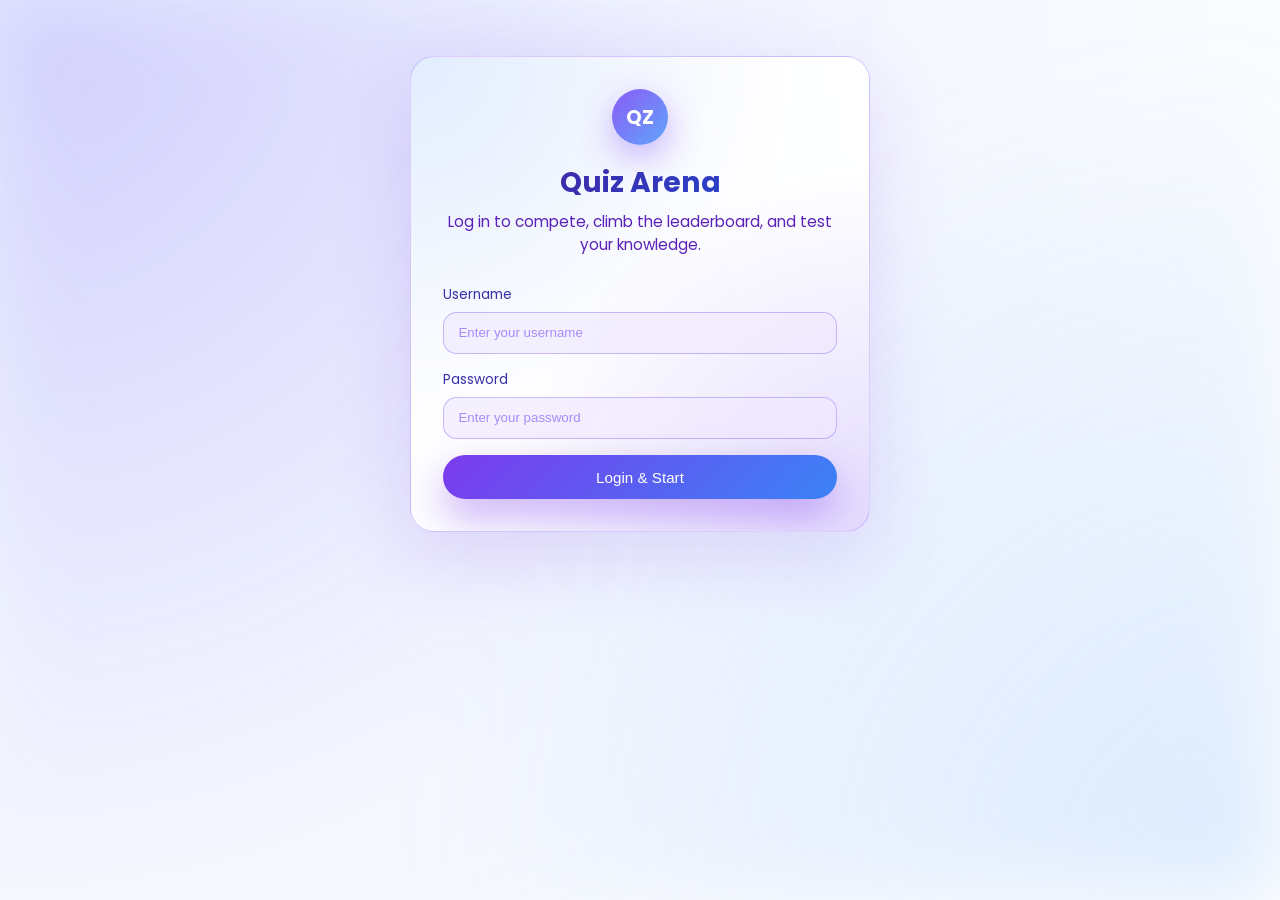
==== commit 13985d44: "Revamp quiz application UI with new title, enhanced login page, and added dashboard stats. Update st" ====
--- a/index.html
+++ b/index.html
@@ -3,7 +3,7 @@
 	<head>
 		<meta charset="UTF-8" />
 		<meta name="viewport" content="width=device-width, initial-scale=1.0" />
-		<title>Modern Quiz Application</title>
+		<title>Quiz Arena</title>
 		<link rel="stylesheet" href="styles.css" />
 		<link rel="preconnect" href="https://fonts.googleapis.com" />
 		<link rel="preconnect" href="https://fonts.gstatic.com" crossorigin />
@@ -17,8 +17,8 @@
 		<div class="app-gradient-bg"></div>
 
 		<main class="app-shell">
-			<!-- Header / Global Nav -->
-			<header class="app-header">
+			<!-- Header — hidden on login, shown after auth -->
+			<header class="app-header hidden" id="app-header">
 				<div class="brand">
 					<span class="brand-logo">QZ</span>
 					<span class="brand-text">Quiz Arena</span>
@@ -33,79 +33,36 @@
 					<button class="nav-btn" data-view="leaderboard-view">
 						Leaderboard
 					</button>
-					<button class="nav-btn" data-view="login-view">Login</button>
+					<button class="nav-btn logout-btn" id="logout-btn">
+						<svg
+							width="13"
+							height="13"
+							viewBox="0 0 24 24"
+							fill="none"
+							stroke="currentColor"
+							stroke-width="2.2"
+							stroke-linecap="round"
+							stroke-linejoin="round"
+						>
+							<path d="M9 21H5a2 2 0 0 1-2-2V5a2 2 0 0 1 2-2h4" />
+							<polyline points="16 17 21 12 16 7" />
+							<line x1="21" y1="12" x2="9" y2="12" />
+						</svg>
+						Logout
+					</button>
 				</nav>
 			</header>
-
-			<!-- DASHBOARD PAGE -->
-			<section id="dashboard-view" class="view">
-				<div class="card dashboard-card">
-					<header class="dashboard-header">
-						<div>
-							<h1 class="card-title">Dashboard</h1>
-							<p class="card-subtitle">
-								Welcome back,
-								<span id="dashboard-username" class="dashboard-username"></span
-								>. Choose what you want to do today.
-							</p>
-						</div>
-					</header>
-
-					<div class="dashboard-grid">
-						<button class="dashboard-tile" data-action="learn">
-							<div class="dashboard-icon learn-icon">📚</div>
-							<div class="dashboard-tile-body">
-								<h2 class="dashboard-tile-title">Learn</h2>
-								<p class="dashboard-tile-text">
-									Study topics and learn concepts before attempting the quiz.
-								</p>
-							</div>
-						</button>
-
-						<button class="dashboard-tile" data-action="quiz">
-							<div class="dashboard-icon quiz-icon">🧠</div>
-							<div class="dashboard-tile-body">
-								<h2 class="dashboard-tile-title">Start Quiz</h2>
-								<p class="dashboard-tile-text">
-									Take a timed quiz with multiple-choice questions and instant
-									feedback.
-								</p>
-							</div>
-						</button>
-
-						<button class="dashboard-tile" data-action="daily">
-							<div class="dashboard-icon daily-icon">⚡</div>
-							<div class="dashboard-tile-body">
-								<h2 class="dashboard-tile-title">
-									Competition / Daily Challenge
-								</h2>
-								<p class="dashboard-tile-text">
-									Join today&apos;s challenge and compete with others for the
-									top spot.
-								</p>
-							</div>
-						</button>
-
-						<button class="dashboard-tile" data-action="leaderboard">
-							<div class="dashboard-icon leaderboard-icon">🏆</div>
-							<div class="dashboard-tile-body">
-								<h2 class="dashboard-tile-title">Leaderboard</h2>
-								<p class="dashboard-tile-text">
-									View the top players and highest scores in the arena.
-								</p>
-							</div>
-						</button>
-					</div>
-				</div>
-			</section>
 
 			<!-- LOGIN PAGE -->
 			<section id="login-view" class="view active-view">
 				<div class="card login-card">
-					<h1 class="card-title">Welcome to Quiz Arena</h1>
-					<p class="card-subtitle">
-						Log in to compete, climb the leaderboard, and test your knowledge.
-					</p>
+					<div class="login-hero">
+						<div class="login-logo-big">QZ</div>
+						<h1 class="card-title">Quiz Arena</h1>
+						<p class="card-subtitle">
+							Log in to compete, climb the leaderboard, and test your knowledge.
+						</p>
+					</div>
 					<form id="login-form" class="login-form">
 						<div class="field-group">
 							<label for="username">Username</label>
@@ -128,9 +85,89 @@
 							/>
 						</div>
 						<button type="submit" class="btn primary-btn full-width">
-							Login &amp; Start Quiz
+							Login &amp; Start
 						</button>
 					</form>
+				</div>
+			</section>
+
+			<!-- DASHBOARD PAGE -->
+			<section id="dashboard-view" class="view">
+				<div class="card dashboard-card">
+					<header class="dashboard-header">
+						<div>
+							<h1 class="card-title">Dashboard</h1>
+							<p class="card-subtitle">
+								Welcome back,
+								<span id="dashboard-username" class="dashboard-username"></span
+								>. Choose what to do today.
+							</p>
+						</div>
+						<div class="dashboard-stats">
+							<div class="stat-chip">
+								<span class="stat-icon">🏆</span>
+								<div>
+									<span class="stat-label">Best Score</span>
+									<span class="stat-value" id="stat-best">—</span>
+								</div>
+							</div>
+							<div class="stat-chip">
+								<span class="stat-icon">🎯</span>
+								<div>
+									<span class="stat-label">Games</span>
+									<span class="stat-value" id="stat-games">0</span>
+								</div>
+							</div>
+							<div class="stat-chip">
+								<span class="stat-icon">🔥</span>
+								<div>
+									<span class="stat-label">Daily Streak</span>
+									<span class="stat-value" id="stat-streak">0</span>
+								</div>
+							</div>
+						</div>
+					</header>
+
+					<div class="dashboard-grid">
+						<button class="dashboard-tile" data-action="learn">
+							<div class="dashboard-icon learn-icon">📚</div>
+							<div class="dashboard-tile-body">
+								<h2 class="dashboard-tile-title">Learn</h2>
+								<p class="dashboard-tile-text">
+									Study topics and learn concepts before attempting the quiz.
+								</p>
+							</div>
+						</button>
+						<button class="dashboard-tile" data-action="quiz">
+							<div class="dashboard-icon quiz-icon">🧠</div>
+							<div class="dashboard-tile-body">
+								<h2 class="dashboard-tile-title">Start Quiz</h2>
+								<p class="dashboard-tile-text">
+									Take a timed quiz with multiple-choice questions and instant
+									feedback.
+								</p>
+							</div>
+						</button>
+						<button class="dashboard-tile" data-action="daily">
+							<div class="dashboard-icon daily-icon">⚡</div>
+							<div class="dashboard-tile-body">
+								<h2 class="dashboard-tile-title">Daily Challenge</h2>
+								<p class="dashboard-tile-text">
+									Join today's challenge and compete with others for the top
+									spot.
+								</p>
+							</div>
+						</button>
+						<button class="dashboard-tile" data-action="leaderboard">
+							<div class="dashboard-icon leaderboard-icon">🏆</div>
+							<div class="dashboard-tile-body">
+								<h2 class="dashboard-tile-title">Leaderboard</h2>
+								<p class="dashboard-tile-text">
+									View the top players and highest scores in the arena.
+								</p>
+							</div>
+						</button>
+					</div>
 				</div>
 			</section>
 
@@ -139,10 +176,8 @@
 				<div class="card daily-card">
 					<h1 class="card-title">Daily Challenge</h1>
 					<p class="card-subtitle">
-						One special quiz every day. You only get a single attempt, so make
-						it count!
+						5 special questions every day. Play as many times as you like!
 					</p>
-
 					<div class="daily-body">
 						<div id="daily-status-message" class="daily-status"></div>
 						<div
@@ -150,17 +185,16 @@
 							class="daily-countdown-wrapper hidden"
 						>
 							<span class="daily-countdown-label"
-								>Next challenge unlocks in</span
+								>⏱ Time since last attempt</span
 							>
 							<span id="daily-countdown" class="daily-countdown-timer"
-								>24:00:00</span
+								>00:00:00</span
 							>
 						</div>
 					</div>
-
 					<div class="daily-actions">
 						<button id="daily-start-btn" class="btn primary-btn">
-							Start Today&apos;s Challenge
+							Start Today's Challenge
 						</button>
 					</div>
 				</div>
@@ -169,6 +203,14 @@
 			<!-- QUIZ PAGE -->
 			<section id="quiz-view" class="view">
 				<div class="card quiz-card">
+					<!-- Progress bar -->
+					<div class="quiz-progress-wrapper">
+						<div class="quiz-progress-track">
+							<div class="quiz-progress-fill" id="quiz-progress-fill"></div>
+						</div>
+						<span class="quiz-progress-pct" id="quiz-progress-pct">0%</span>
+					</div>
+
 					<header class="quiz-header">
 						<div class="quiz-meta">
 							<span id="question-progress" class="pill">Question 1 of 10</span>
@@ -184,22 +226,16 @@
 						<h2 id="question-text" class="question-text">
 							Question text will appear here
 						</h2>
-						<div id="options-container" class="options-grid">
-							<!-- Options generated by JS -->
-						</div>
+						<div id="options-container" class="options-grid"></div>
 					</div>
 
 					<footer class="quiz-footer">
-						<div class="quiz-footer-left">
-							<span id="competition-status" class="competition-status"
-								>Competition Mode: Live</span
-							>
-						</div>
-						<div class="quiz-footer-right">
-							<button id="next-btn" class="btn secondary-btn" disabled>
-								Next Question
-							</button>
-						</div>
+						<span id="competition-status" class="competition-status"
+							>Competition Mode: Live</span
+						>
+						<button id="next-btn" class="btn secondary-btn" disabled>
+							Next Question
+						</button>
 					</footer>
 				</div>
 			</section>
@@ -207,24 +243,74 @@
 			<!-- RESULT PAGE -->
 			<section id="result-view" class="view">
 				<div class="card result-card">
+					<div class="result-trophy" id="result-trophy">🏆</div>
 					<h1 class="card-title">Your Results</h1>
-					<p class="card-subtitle">
-						Great effort! Here’s how you did in this round.
-					</p>
+					<p class="card-subtitle">Great effort! Here's how you did.</p>
 
 					<div class="result-summary">
 						<div class="result-main-score">
 							<span class="result-label">Total Points</span>
 							<span id="final-score" class="result-value">0</span>
 						</div>
+
+						<!-- Animated score ring -->
+						<div class="result-ring-wrapper">
+							<svg class="result-ring" viewBox="0 0 80 80">
+								<circle
+									cx="40"
+									cy="40"
+									r="32"
+									fill="none"
+									stroke="rgba(139,92,246,0.12)"
+									stroke-width="7"
+								/>
+								<circle
+									cx="40"
+									cy="40"
+									r="32"
+									fill="none"
+									stroke="url(#ringGrad)"
+									stroke-width="7"
+									stroke-linecap="round"
+									stroke-dasharray="201"
+									stroke-dashoffset="201"
+									id="result-ring-circle"
+									transform="rotate(-90 40 40)"
+								/>
+								<defs>
+									<linearGradient
+										id="ringGrad"
+										x1="0%"
+										y1="0%"
+										x2="100%"
+										y2="100%"
+									>
+										<stop offset="0%" stop-color="#8b5cf6" />
+										<stop offset="100%" stop-color="#60a5fa" />
+									</linearGradient>
+								</defs>
+							</svg>
+							<span class="result-ring-pct" id="result-ring-pct">0%</span>
+						</div>
+
 						<div class="result-grid">
 							<div class="result-item">
 								<span class="result-label">Correct</span>
-								<span id="correct-count" class="result-value-small">0</span>
+								<span
+									id="correct-count"
+									class="result-value-small"
+									style="color: #16a34a"
+									>0</span
+								>
 							</div>
 							<div class="result-item">
 								<span class="result-label">Wrong</span>
-								<span id="wrong-count" class="result-value-small">0</span>
+								<span
+									id="wrong-count"
+									class="result-value-small"
+									style="color: #dc2626"
+									>0</span
+								>
 							</div>
 							<div class="result-item">
 								<span class="result-label">Percentage</span>
@@ -253,10 +339,9 @@
 							<p class="card-subtitle">Top players from recent games.</p>
 						</div>
 						<button id="back-to-login-btn" class="btn ghost-btn small-btn">
-							Back to Login
-						</button>
-					</div>
-
+							← Back
+						</button>
+					</div>
 					<div class="leaderboard-table-wrapper">
 						<table class="leaderboard-table">
 							<thead>
@@ -266,9 +351,7 @@
 									<th>Score</th>
 								</tr>
 							</thead>
-							<tbody id="leaderboard-body">
-								<!-- Filled by JS -->
-							</tbody>
+							<tbody id="leaderboard-body"></tbody>
 						</table>
 					</div>
 				</div>
@@ -279,58 +362,48 @@
 				<div class="card learn-card">
 					<h1 class="card-title">Learn New Topics</h1>
 					<p class="card-subtitle">
-						Choose a topic to study, flip through flashcards, try practice
-						questions, and then start the quiz.
+						Choose a topic to study, flip flashcards, try practice questions,
+						then start the quiz.
 					</p>
 
-					<!-- Topic category grid -->
-					<div id="learn-topics-grid" class="learn-grid">
-						<!-- Filled by JavaScript -->
-					</div>
-
-					<!-- Topic detail view -->
+					<div id="learn-topics-grid" class="learn-grid"></div>
+
 					<div id="learn-topic-detail" class="learn-topic-detail hidden">
 						<div class="learn-detail-header">
 							<button id="learn-back-btn" class="btn ghost-btn small-btn">
 								&larr; Back to topics
 							</button>
-							<div>
+							<div class="learn-detail-meta">
 								<h2 id="learn-topic-title" class="learn-title"></h2>
 								<p id="learn-topic-description" class="learn-body"></p>
 							</div>
 						</div>
-
 						<div class="learn-sections">
 							<section class="learn-section">
 								<h3 class="learn-section-title">Quick Explanation</h3>
 								<p id="learn-topic-explanation" class="learn-body"></p>
 							</section>
-
 							<section class="learn-section">
 								<h3 class="learn-section-title">Key Points</h3>
 								<ul id="learn-topic-keypoints" class="learn-keypoints"></ul>
 							</section>
-
 							<section class="learn-section">
 								<h3 class="learn-section-title">Simple Examples</h3>
 								<div id="learn-topic-examples" class="learn-examples"></div>
 							</section>
-
 							<section class="learn-section">
 								<h3 class="learn-section-title">Flashcards</h3>
 								<p class="learn-hint">Tap a card to reveal the answer.</p>
 								<div id="learn-topic-flashcards" class="flashcards-grid"></div>
 							</section>
-
 							<section class="learn-section">
 								<h3 class="learn-section-title">Practice Questions</h3>
 								<p class="learn-hint">
-									Check your understanding before starting the quiz.
+									Check your understanding before the quiz.
 								</p>
 								<div id="learn-topic-practice" class="practice-list"></div>
 							</section>
 						</div>
-
 						<div class="learn-footer">
 							<button id="learn-start-quiz-btn" class="btn primary-btn">
 								Start Quiz
@@ -340,7 +413,6 @@
 				</div>
 			</section>
 		</main>
-
 		<script src="script.js"></script>
 	</body>
 </html>
--- a/styles.css
+++ b/styles.css
@@ -21,11 +21,11 @@
 		sans-serif;
 	background: radial-gradient(
 		circle at top left,
-		#3b82f6 0,
-		#0f172a 35%,
-		#020617 100%
+		#e0e7ff 0,
+		#f0f4ff 40%,
+		#ffffff 100%
 	);
-	color: #f9fafb;
+	color: #1e1b4b;
 	display: flex;
 	align-items: stretch;
 	justify-content: center;
@@ -37,16 +37,16 @@
 	background:
 		radial-gradient(
 			circle at top left,
-			rgba(168, 85, 247, 0.35),
+			rgba(139, 92, 246, 0.18),
 			transparent 55%
 		),
 		radial-gradient(
 			circle at bottom right,
-			rgba(59, 130, 246, 0.4),
+			rgba(96, 165, 250, 0.22),
 			transparent 55%
 		);
 	filter: blur(40px);
-	opacity: 0.9;
+	opacity: 1;
 	pointer-events: none;
 	z-index: -1;
 }
@@ -66,9 +66,10 @@
 	justify-content: space-between;
 	padding: 0.75rem 1.25rem;
 	border-radius: 999px;
-	background: rgba(15, 23, 42, 0.85);
-	border: 1px solid rgba(148, 163, 184, 0.25);
+	background: rgba(255, 255, 255, 0.85);
+	border: 1px solid rgba(139, 92, 246, 0.25);
 	backdrop-filter: blur(20px);
+	box-shadow: 0 4px 24px rgba(109, 40, 217, 0.12);
 }
 
 .brand {
@@ -81,20 +82,21 @@
 	width: 32px;
 	height: 32px;
 	border-radius: 999px;
-	background: linear-gradient(135deg, #a855f7, #6366f1);
+	background: linear-gradient(135deg, #7c3aed, #3b82f6);
 	display: flex;
 	align-items: center;
 	justify-content: center;
 	font-size: 0.9rem;
 	font-weight: 700;
 	color: white;
-	box-shadow: 0 10px 30px rgba(129, 140, 248, 0.55);
+	box-shadow: 0 10px 30px rgba(124, 58, 237, 0.5);
 	cursor: pointer;
 }
 
 .brand-text {
 	font-weight: 600;
 	letter-spacing: 0.04em;
+	color: #1e1b4b;
 }
 
 .app-nav {
@@ -105,7 +107,7 @@
 .nav-btn {
 	border: none;
 	background: transparent;
-	color: #e5e7eb;
+	color: #3730a3;
 	font-size: 0.9rem;
 	padding: 0.35rem 0.9rem;
 	border-radius: 999px;
@@ -117,8 +119,202 @@
 }
 
 .nav-btn:hover {
-	background: rgba(148, 163, 184, 0.25);
+	background: rgba(124, 58, 237, 0.15);
+	color: #6d28d9;
 	transform: translateY(-1px);
+}
+
+.nav-btn.active {
+	background: rgba(124, 58, 237, 0.15);
+	color: #6d28d9;
+	font-weight: 600;
+}
+
+/* ── Logout button ── */
+.logout-btn {
+	color: #be123c !important;
+	border: 1px solid rgba(190, 18, 60, 0.25) !important;
+	background: rgba(255, 241, 242, 0.6) !important;
+	display: flex;
+	align-items: center;
+	gap: 0.3rem;
+}
+
+.logout-btn:hover {
+	background: rgba(254, 226, 226, 0.85) !important;
+	border-color: rgba(220, 38, 38, 0.5) !important;
+	color: #dc2626 !important;
+}
+
+/* ── Login hero ── */
+.login-hero {
+	text-align: center;
+	margin-bottom: 1.8rem;
+}
+
+.login-logo-big {
+	width: 56px;
+	height: 56px;
+	border-radius: 999px;
+	background: linear-gradient(135deg, #8b5cf6, #60a5fa);
+	display: flex;
+	align-items: center;
+	justify-content: center;
+	font-size: 1.2rem;
+	font-weight: 700;
+	color: white;
+	box-shadow: 0 12px 35px rgba(139, 92, 246, 0.45);
+	margin: 0 auto 1rem;
+}
+
+.login-hero .card-title {
+	text-align: center;
+	background: linear-gradient(135deg, #4c1d95, #1d4ed8);
+	-webkit-background-clip: text;
+	background-clip: text;
+	color: transparent;
+}
+
+.login-hero .card-subtitle {
+	text-align: center;
+}
+
+/* ── Dashboard stats chips ── */
+.dashboard-stats {
+	display: flex;
+	gap: 0.65rem;
+	flex-wrap: wrap;
+	margin-top: 0.75rem;
+}
+
+.stat-chip {
+	display: flex;
+	align-items: center;
+	gap: 0.5rem;
+	padding: 0.5rem 0.85rem;
+	border-radius: 999px;
+	background: rgba(237, 233, 254, 0.55);
+	border: 1px solid rgba(139, 92, 246, 0.2);
+}
+
+.stat-icon {
+	font-size: 1rem;
+}
+
+.stat-label {
+	display: block;
+	font-size: 0.68rem;
+	color: #6d28d9;
+	line-height: 1;
+}
+
+.stat-value {
+	display: block;
+	font-size: 0.9rem;
+	font-weight: 700;
+	color: #1e1b4b;
+	line-height: 1.3;
+}
+
+/* ── Quiz progress bar ── */
+.quiz-progress-wrapper {
+	display: flex;
+	align-items: center;
+	gap: 0.6rem;
+	margin-bottom: 1.2rem;
+}
+
+.quiz-progress-track {
+	flex: 1;
+	height: 7px;
+	border-radius: 999px;
+	background: rgba(139, 92, 246, 0.12);
+	overflow: hidden;
+}
+
+.quiz-progress-fill {
+	height: 100%;
+	border-radius: 999px;
+	background: linear-gradient(90deg, #8b5cf6, #60a5fa);
+	width: 0%;
+	transition: width 0.45s cubic-bezier(0.4, 0, 0.2, 1);
+	box-shadow: 0 0 8px rgba(139, 92, 246, 0.4);
+}
+
+.quiz-progress-pct {
+	font-size: 0.75rem;
+	font-weight: 600;
+	color: #7c3aed;
+	min-width: 30px;
+	text-align: right;
+}
+
+/* ── Result ring ── */
+.result-trophy {
+	font-size: 2.5rem;
+	margin-bottom: 0.25rem;
+	display: block;
+	text-align: center;
+}
+
+.result-ring-wrapper {
+	position: relative;
+	width: 80px;
+	height: 80px;
+	margin: 0.75rem auto 1.25rem;
+}
+
+.result-ring {
+	width: 80px;
+	height: 80px;
+}
+
+.result-ring-pct {
+	position: absolute;
+	inset: 0;
+	display: flex;
+	align-items: center;
+	justify-content: center;
+	font-size: 0.85rem;
+	font-weight: 700;
+	color: #4c1d95;
+}
+
+@keyframes ringFill {
+	from {
+		stroke-dashoffset: 201;
+	}
+}
+
+.result-ring-animate {
+	animation: ringFill 1s cubic-bezier(0.4, 0, 0.2, 1) forwards;
+}
+
+@keyframes trophyPop {
+	0% {
+		transform: scale(0.5);
+		opacity: 0;
+	}
+	70% {
+		transform: scale(1.15);
+	}
+	100% {
+		transform: scale(1);
+		opacity: 1;
+	}
+}
+
+.trophy-pop {
+	animation: trophyPop 0.5s cubic-bezier(0.34, 1.56, 0.64, 1) forwards;
+}
+
+@media (max-width: 768px) {
+	.dashboard-stats {
+		gap: 0.5rem;
+	}
+	.stat-chip {
+		padding: 0.4rem 0.65rem;
+	}
 }
 
 .view {
@@ -129,37 +325,43 @@
 .active-view {
 	display: block;
 }
+
 /* Hide scrollbar */
 ::-webkit-scrollbar {
 	display: none;
 }
 
 body {
-	-ms-overflow-style: none; /* for Internet Explorer */
-	scrollbar-width: none; /* for Firefox */
+	-ms-overflow-style: none;
+	scrollbar-width: none;
+}
+
+.learn-topic-detail {
+	height: auto;
+	overflow: visible;
 }
 
 .card {
 	background:
 		radial-gradient(
 			circle at top left,
-			rgba(56, 189, 248, 0.08),
+			rgba(96, 165, 250, 0.18),
 			transparent 55%
 		),
 		radial-gradient(
 			circle at bottom right,
-			rgba(129, 140, 248, 0.18),
+			rgba(139, 92, 246, 0.22),
 			transparent 55%
 		),
-		rgba(15, 23, 42, 0.9);
+		rgba(255, 255, 255, 0.92);
 	border-radius: 1.5rem;
 	padding: 2rem;
-	box-shadow: 0 24px 80px rgba(15, 23, 42, 0.9);
-	border: 1px solid rgba(148, 163, 184, 0.3);
+	box-shadow: 0 24px 80px rgba(109, 40, 217, 0.15);
+	border: 1px solid rgba(139, 92, 246, 0.3);
 	position: relative;
-	overflow: scroll;
+	overflow-y: auto;
 	min-height: 50vh;
-	max-height: 80vh;
+	backdrop-filter: blur(16px);
 }
 
 .card::before {
@@ -168,22 +370,23 @@
 	inset: 0;
 	background: linear-gradient(
 		135deg,
-		rgba(129, 140, 248, 0.18),
-		rgba(236, 72, 153, 0.05)
+		rgba(139, 92, 246, 0.1),
+		rgba(96, 165, 250, 0.08)
 	);
 	mix-blend-mode: soft-light;
-	opacity: 0.6;
+	opacity: 0.7;
 	pointer-events: none;
 }
 
 .card-title {
 	font-size: clamp(1.6rem, 2.2vw, 2rem);
 	margin-bottom: 0.4rem;
+	color: #1e1b4b;
 }
 
 .card-subtitle {
 	font-size: 0.95rem;
-	color: #cbd5f5;
+	color: #5b21b6;
 	margin-bottom: 1.5rem;
 }
 
@@ -206,15 +409,15 @@
 
 .field-group label {
 	font-size: 0.85rem;
-	color: #e5e7eb;
+	color: #3730a3;
 }
 
 .field-group input {
 	padding: 0.8rem 0.9rem;
 	border-radius: 0.85rem;
-	border: 1px solid rgba(148, 163, 184, 0.5);
-	background: rgba(15, 23, 42, 0.95);
-	color: #f9fafb;
+	border: 1px solid rgba(139, 92, 246, 0.4);
+	background: rgba(238, 232, 255, 0.6);
+	color: #1e1b4b;
 	outline: none;
 	transition:
 		border 0.2s ease,
@@ -224,12 +427,13 @@
 }
 
 .field-group input::placeholder {
-	color: #64748b;
+	color: #a78bfa;
 }
 
 .field-group input:focus {
-	border-color: #818cf8;
-	box-shadow: 0 0 0 1px rgba(129, 140, 248, 0.6);
+	border-color: #7c3aed;
+	background: rgba(238, 232, 255, 0.85);
+	box-shadow: 0 0 0 2px rgba(124, 58, 237, 0.25);
 	transform: translateY(-1px);
 }
 
@@ -265,39 +469,39 @@
 }
 
 .primary-btn {
-	background: linear-gradient(135deg, #a855f7, #6366f1);
+	background: linear-gradient(135deg, #7c3aed, #3b82f6);
 	color: white;
-	box-shadow: 0 18px 40px rgba(79, 70, 229, 0.6);
+	box-shadow: 0 18px 40px rgba(124, 58, 237, 0.4);
 }
 
 .primary-btn:hover:not(:disabled) {
-	background: linear-gradient(135deg, #c084fc, #4f46e5);
-	box-shadow: 0 26px 70px rgba(79, 70, 229, 0.7);
+	background: linear-gradient(135deg, #6d28d9, #2563eb);
+	box-shadow: 0 26px 70px rgba(124, 58, 237, 0.5);
 	transform: translateY(-1px);
 }
 
 .secondary-btn {
-	background: rgba(15, 23, 42, 0.9);
-	border: 1px solid rgba(148, 163, 184, 0.7);
-	color: #e5e7eb;
+	background: rgba(238, 232, 255, 0.7);
+	border: 1px solid rgba(139, 92, 246, 0.5);
+	color: #4c1d95;
 }
 
 .secondary-btn:hover:not(:disabled) {
-	border-color: #818cf8;
-	background: rgba(30, 64, 175, 0.55);
-	box-shadow: 0 16px 40px rgba(30, 64, 175, 0.9);
+	border-color: #7c3aed;
+	background: rgba(221, 214, 254, 0.8);
+	box-shadow: 0 16px 40px rgba(124, 58, 237, 0.2);
 	transform: translateY(-1px);
 }
 
 .ghost-btn {
 	background: transparent;
-	border: 1px solid rgba(148, 163, 184, 0.6);
-	color: #e5e7eb;
+	border: 1px solid rgba(139, 92, 246, 0.45);
+	color: #4c1d95;
 }
 
 .ghost-btn:hover:not(:disabled) {
-	background: rgba(15, 23, 42, 0.8);
-	border-color: #818cf8;
+	background: rgba(221, 214, 254, 0.5);
+	border-color: #7c3aed;
 }
 
 .full-width {
@@ -311,6 +515,8 @@
 
 .quiz-card {
 	margin-top: 0.5rem;
+	min-height: auto;
+	overflow: visible;
 }
 
 .quiz-header {
@@ -334,19 +540,15 @@
 	padding: 0.35rem 0.9rem;
 	border-radius: 999px;
 	font-size: 0.8rem;
-	background: rgba(15, 23, 42, 0.85);
-	border: 1px solid rgba(148, 163, 184, 0.7);
+	background: rgba(221, 214, 254, 0.65);
+	border: 1px solid rgba(139, 92, 246, 0.4);
+	color: #4c1d95;
 }
 
 .timer {
-	background:
-		radial-gradient(
-			circle at top left,
-			rgba(248, 250, 252, 0.05),
-			transparent 60%
-		),
-		rgba(30, 64, 175, 0.9);
-	border-color: rgba(129, 140, 248, 0.9);
+	background: rgba(219, 234, 254, 0.75);
+	border-color: rgba(59, 130, 246, 0.6);
+	color: #1d4ed8;
 }
 
 .quiz-score {
@@ -355,14 +557,14 @@
 
 .quiz-score .label {
 	font-size: 0.75rem;
-	color: #cbd5f5;
+	color: #5b21b6;
 }
 
 .score-value {
 	display: block;
 	font-size: 1.2rem;
 	font-weight: 600;
-	color: #f9fafb;
+	color: #1e1b4b;
 }
 
 .quiz-body {
@@ -372,6 +574,7 @@
 .question-text {
 	font-size: 1.2rem;
 	margin-bottom: 1.1rem;
+	color: #1e1b4b;
 }
 
 .options-grid {
@@ -383,9 +586,9 @@
 .option-btn {
 	position: relative;
 	border-radius: 0.9rem;
-	border: 1px solid rgba(148, 163, 184, 0.65);
-	background: rgba(15, 23, 42, 0.9);
-	color: #e5e7eb;
+	border: 1px solid rgba(139, 92, 246, 0.35);
+	background: rgba(238, 232, 255, 0.6);
+	color: #1e1b4b;
 	padding: 0.85rem 0.9rem;
 	text-align: left;
 	cursor: pointer;
@@ -405,33 +608,35 @@
 	width: 26px;
 	height: 26px;
 	border-radius: 999px;
-	border: 1px solid rgba(148, 163, 184, 0.7);
+	border: 1px solid rgba(139, 92, 246, 0.5);
 	display: inline-flex;
 	align-items: center;
 	justify-content: center;
 	font-size: 0.8rem;
-	color: #cbd5f5;
-	background: rgba(15, 23, 42, 0.9);
+	color: #7c3aed;
+	background: rgba(221, 214, 254, 0.6);
 	flex-shrink: 0;
 }
 
 .option-btn:hover {
-	background: rgba(30, 64, 175, 0.7);
-	border-color: #818cf8;
-	box-shadow: 0 18px 50px rgba(30, 64, 175, 0.9);
+	background: rgba(219, 234, 254, 0.8);
+	border-color: #3b82f6;
+	box-shadow: 0 18px 50px rgba(59, 130, 246, 0.2);
 	transform: translateY(-1px);
 }
 
 .option-btn.correct {
 	background: linear-gradient(135deg, #22c55e, #16a34a);
 	border-color: rgba(22, 163, 74, 0.9);
-	box-shadow: 0 18px 50px rgba(22, 163, 74, 0.9);
+	box-shadow: 0 18px 50px rgba(22, 163, 74, 0.3);
+	color: #ffffff;
 }
 
 .option-btn.wrong {
 	background: linear-gradient(135deg, #ef4444, #b91c1c);
 	border-color: rgba(220, 38, 38, 0.9);
-	box-shadow: 0 18px 50px rgba(220, 38, 38, 0.9);
+	box-shadow: 0 18px 50px rgba(220, 38, 38, 0.3);
+	color: #ffffff;
 }
 
 .option-btn.disabled {
@@ -449,7 +654,7 @@
 
 .competition-status {
 	font-size: 0.8rem;
-	color: #a5b4fc;
+	color: #5b21b6;
 }
 
 .result-card {
@@ -470,14 +675,14 @@
 .result-label {
 	display: block;
 	font-size: 0.8rem;
-	color: #cbd5f5;
+	color: #5b21b6;
 	margin-bottom: 0.25rem;
 }
 
 .result-value {
 	font-size: 2.1rem;
 	font-weight: 700;
-	background: linear-gradient(135deg, #a855f7, #38bdf8);
+	background: linear-gradient(135deg, #7c3aed, #3b82f6);
 	-webkit-background-clip: text;
 	background-clip: text;
 	color: transparent;
@@ -492,14 +697,16 @@
 .result-item {
 	padding: 0.75rem 0.5rem;
 	border-radius: 0.9rem;
-	background: rgba(15, 23, 42, 0.75);
-	border: 1px solid rgba(148, 163, 184, 0.6);
+	background: rgba(221, 214, 254, 0.5);
+	border: 1px solid rgba(139, 92, 246, 0.3);
+	color: #1e1b4b;
 }
 
 .result-value-small {
 	display: block;
 	font-size: 1.1rem;
 	font-weight: 600;
+	color: #1e1b4b;
 }
 
 .result-actions {
@@ -523,12 +730,9 @@
 .leaderboard-table-wrapper {
 	border-radius: 1rem;
 	overflow: hidden;
-	border: 1px solid rgba(148, 163, 184, 0.5);
-	background: radial-gradient(
-		circle at top left,
-		rgba(15, 23, 42, 0.9),
-		rgba(15, 23, 42, 0.96)
-	);
+	border: 1px solid rgba(139, 92, 246, 0.3);
+	background: rgba(238, 232, 255, 0.55);
+	backdrop-filter: blur(12px);
 }
 
 .leaderboard-table {
@@ -540,9 +744,10 @@
 .leaderboard-table thead {
 	background: linear-gradient(
 		135deg,
-		rgba(129, 140, 248, 0.7),
-		rgba(56, 189, 248, 0.7)
+		rgba(124, 58, 237, 0.75),
+		rgba(59, 130, 246, 0.7)
 	);
+	color: #ffffff;
 }
 
 .leaderboard-table th,
@@ -554,67 +759,566 @@
 .leaderboard-table th {
 	font-weight: 600;
 	font-size: 0.85rem;
+	color: #ffffff;
 }
 
 .leaderboard-table tbody tr:nth-child(even) {
-	background: rgba(15, 23, 42, 0.96);
+	background: rgba(221, 214, 254, 0.4);
 }
 
 .leaderboard-table tbody tr:nth-child(odd) {
-	background: rgba(15, 23, 42, 0.9);
+	background: rgba(238, 232, 255, 0.5);
 }
 
 .leaderboard-table tbody tr:hover {
-	background: rgba(30, 64, 175, 0.85);
+	background: rgba(196, 181, 253, 0.5);
+}
+
+.leaderboard-table tbody tr td {
+	color: #1e1b4b;
 }
 
 .leaderboard-table tbody tr:first-child td {
 	font-weight: 600;
-	color: #f97316;
+	color: #b45309;
 }
 
 .leaderboard-table tbody tr:nth-child(2) td {
-	color: #e5e7eb;
+	color: #3730a3;
 }
 
 .leaderboard-table tbody tr:nth-child(3) td {
-	color: #a3e635;
-}
-
-/* LEARN PAGE */
+	color: #047857;
+}
+
+/* ═══════════════════════════════════════════════════
+   LEARN PAGE — Redesigned
+   ═══════════════════════════════════════════════════ */
+
 .learn-card {
 	margin-top: 0.5rem;
 }
 
+.learn-card > .card-title {
+	font-size: clamp(1.4rem, 2vw, 1.8rem);
+	background: linear-gradient(135deg, #4c1d95, #1d4ed8);
+	-webkit-background-clip: text;
+	background-clip: text;
+	color: transparent;
+	margin-bottom: 0.25rem;
+}
+
+.learn-card > .card-subtitle {
+	color: #5b21b6;
+	margin-bottom: 2rem;
+}
+
+/* ── Topic Grid ── */
 .learn-grid {
 	display: grid;
 	grid-template-columns: repeat(2, minmax(0, 1fr));
+	gap: 1.1rem;
+}
+
+.learn-topic-card {
+	position: relative;
+	border-radius: 1.4rem;
+	border: 1px solid rgba(139, 92, 246, 0.2);
+	background: rgba(255, 255, 255, 0.7);
+	backdrop-filter: blur(12px);
+	padding: 1.4rem 1.25rem 1.5rem;
+	display: flex;
+	align-items: flex-start;
 	gap: 1rem;
-}
-
-.learn-topic-card {
+	cursor: pointer;
+	text-align: left;
+	color: #1e1b4b;
+	width: 100%;
+	overflow: hidden;
+	transition:
+		transform 0.22s cubic-bezier(0.34, 1.56, 0.64, 1),
+		box-shadow 0.22s ease,
+		border-color 0.2s ease;
+}
+
+/* Animated shimmer blob per card */
+.learn-topic-card::before {
+	content: "";
+	position: absolute;
+	width: 120px;
+	height: 120px;
+	border-radius: 50%;
+	top: -30px;
+	right: -30px;
+	opacity: 0.18;
+	transition:
+		opacity 0.3s ease,
+		transform 0.3s ease;
+	pointer-events: none;
+}
+
+.learn-topic-card[data-topic-id="science"]::before {
+	background: radial-gradient(circle, #22d3ee, #6366f1);
+}
+.learn-topic-card[data-topic-id="math"]::before {
+	background: radial-gradient(circle, #a78bfa, #ec4899);
+}
+.learn-topic-card[data-topic-id="tech"]::before {
+	background: radial-gradient(circle, #60a5fa, #34d399);
+}
+.learn-topic-card[data-topic-id="gk"]::before {
+	background: radial-gradient(circle, #fb923c, #f59e0b);
+}
+
+/* Bottom accent bar */
+.learn-topic-card::after {
+	content: "";
+	position: absolute;
+	bottom: 0;
+	left: 0;
+	right: 0;
+	height: 3px;
+	border-radius: 0 0 1.4rem 1.4rem;
+	opacity: 0;
+	transition: opacity 0.25s ease;
+}
+
+.learn-topic-card[data-topic-id="science"]::after {
+	background: linear-gradient(90deg, #22d3ee, #6366f1);
+}
+.learn-topic-card[data-topic-id="math"]::after {
+	background: linear-gradient(90deg, #a78bfa, #ec4899);
+}
+.learn-topic-card[data-topic-id="tech"]::after {
+	background: linear-gradient(90deg, #60a5fa, #34d399);
+}
+.learn-topic-card[data-topic-id="gk"]::after {
+	background: linear-gradient(90deg, #fb923c, #f59e0b);
+}
+
+.learn-topic-card:hover {
+	transform: translateY(-5px) scale(1.015);
+	box-shadow: 0 24px 60px rgba(109, 40, 217, 0.18);
+	border-color: rgba(139, 92, 246, 0.5);
+}
+
+.learn-topic-card:hover::before {
+	opacity: 0.3;
+	transform: scale(1.2);
+}
+
+.learn-topic-card:hover::after {
+	opacity: 1;
+}
+
+/* Icon box */
+.learn-topic-icon {
+	width: 52px;
+	height: 52px;
 	border-radius: 1.1rem;
-	border: 1px solid rgba(148, 163, 184, 0.6);
+	display: flex;
+	align-items: center;
+	justify-content: center;
+	font-size: 1.6rem;
+	flex-shrink: 0;
+	position: relative;
+	transition: transform 0.25s cubic-bezier(0.34, 1.56, 0.64, 1);
+}
+
+.learn-topic-card[data-topic-id="science"] .learn-topic-icon {
+	background: linear-gradient(
+		135deg,
+		rgba(34, 211, 238, 0.2),
+		rgba(99, 102, 241, 0.2)
+	);
+	border: 1px solid rgba(99, 102, 241, 0.3);
+	box-shadow: 0 8px 20px rgba(99, 102, 241, 0.15);
+}
+.learn-topic-card[data-topic-id="math"] .learn-topic-icon {
+	background: linear-gradient(
+		135deg,
+		rgba(167, 139, 250, 0.2),
+		rgba(236, 72, 153, 0.2)
+	);
+	border: 1px solid rgba(167, 139, 250, 0.3);
+	box-shadow: 0 8px 20px rgba(167, 139, 250, 0.15);
+}
+.learn-topic-card[data-topic-id="tech"] .learn-topic-icon {
+	background: linear-gradient(
+		135deg,
+		rgba(96, 165, 250, 0.2),
+		rgba(52, 211, 153, 0.2)
+	);
+	border: 1px solid rgba(96, 165, 250, 0.3);
+	box-shadow: 0 8px 20px rgba(96, 165, 250, 0.15);
+}
+.learn-topic-card[data-topic-id="gk"] .learn-topic-icon {
+	background: linear-gradient(
+		135deg,
+		rgba(251, 146, 60, 0.2),
+		rgba(245, 158, 11, 0.2)
+	);
+	border: 1px solid rgba(245, 158, 11, 0.3);
+	box-shadow: 0 8px 20px rgba(245, 158, 11, 0.12);
+}
+
+.learn-topic-card:hover .learn-topic-icon {
+	transform: rotate(-6deg) scale(1.12);
+}
+
+.learn-topic-content {
+	display: flex;
+	flex-direction: column;
+	gap: 0.3rem;
+	flex: 1;
+	min-width: 0;
+}
+
+.learn-topic-title {
+	font-size: 1.05rem;
+	font-weight: 700;
+	color: #1e1b4b;
+	letter-spacing: -0.01em;
+}
+
+.learn-topic-description {
+	font-size: 0.82rem;
+	color: #5b21b6;
+	line-height: 1.5;
+}
+
+/* Explore arrow badge */
+.learn-topic-badge {
+	display: inline-flex;
+	align-items: center;
+	gap: 0.3rem;
+	margin-top: 0.55rem;
+	font-size: 0.75rem;
+	font-weight: 600;
+	color: #7c3aed;
+	opacity: 0;
+	transform: translateX(-6px);
+	transition:
+		opacity 0.2s ease,
+		transform 0.2s ease;
+}
+
+.learn-topic-card:hover .learn-topic-badge {
+	opacity: 1;
+	transform: translateX(0);
+}
+
+/* ── Topic Detail View ── */
+.learn-topic-detail {
+	margin-top: 1.5rem;
+	height: auto;
+}
+
+.learn-detail-header {
+	display: flex;
+	justify-content: space-between;
+	align-items: flex-start;
+	gap: 1rem;
+	margin-bottom: 1.5rem;
+	padding-bottom: 1.2rem;
+	border-bottom: 1px solid rgba(139, 92, 246, 0.15);
+}
+
+.learn-title {
+	font-size: 1.35rem;
+	font-weight: 700;
+	color: #1e1b4b;
+	margin-bottom: 0;
+	letter-spacing: -0.02em;
+}
+
+.learn-body {
+	font-size: 0.88rem;
+	color: #4c1d95;
+	line-height: 1.6;
+}
+
+/* Sections grid */
+.learn-sections {
+	display: grid;
+	grid-template-columns: repeat(2, minmax(0, 1fr));
+	gap: 1.1rem;
+	margin-top: 0;
+}
+
+.learn-section {
+	background: rgba(238, 232, 255, 0.4);
+	border: 1px solid rgba(139, 92, 246, 0.15);
+	border-radius: 1.1rem;
+	padding: 1rem 1.1rem;
+}
+
+.learn-section-title {
+	font-size: 0.78rem;
+	font-weight: 700;
+	text-transform: uppercase;
+	letter-spacing: 0.07em;
+	color: #7c3aed;
+	margin-bottom: 0.7rem;
+	display: flex;
+	align-items: center;
+	gap: 0.4rem;
+}
+
+.learn-section-title::before {
+	content: "";
+	display: inline-block;
+	width: 6px;
+	height: 6px;
+	border-radius: 50%;
+	background: linear-gradient(135deg, #8b5cf6, #60a5fa);
+	flex-shrink: 0;
+}
+
+.learn-hint {
+	font-size: 0.78rem;
+	color: #7c3aed;
+	margin-bottom: 0.6rem;
+	font-style: italic;
+}
+
+.learn-keypoints {
+	list-style: none;
+	padding-left: 0;
+	font-size: 0.87rem;
+	color: #1e1b4b;
+	display: flex;
+	flex-direction: column;
+	gap: 0.45rem;
+}
+
+.learn-keypoints li {
+	display: flex;
+	align-items: flex-start;
+	gap: 0.5rem;
+	line-height: 1.5;
+}
+
+.learn-keypoints li::before {
+	content: "›";
+	color: #8b5cf6;
+	font-weight: 700;
+	font-size: 1rem;
+	line-height: 1.3;
+	flex-shrink: 0;
+}
+
+.learn-examples {
+	display: flex;
+	flex-direction: column;
+	gap: 0.45rem;
+}
+
+.learn-example-card {
+	padding: 0.55rem 0.75rem;
+	border-radius: 0.75rem;
+	background: rgba(255, 255, 255, 0.7);
+	border: 1px solid rgba(139, 92, 246, 0.2);
+	font-size: 0.83rem;
+	color: #1e1b4b;
+	line-height: 1.5;
+	display: flex;
+	align-items: flex-start;
+	gap: 0.4rem;
+}
+
+.learn-example-card::before {
+	content: "💡";
+	font-size: 0.85rem;
+	flex-shrink: 0;
+}
+
+/* Flashcards */
+.flashcards-grid {
+	display: grid;
+	grid-template-columns: repeat(2, minmax(0, 1fr));
+	gap: 0.6rem;
+}
+
+.flashcard {
+	perspective: 900px;
+	cursor: pointer;
+}
+
+.flashcard-inner {
+	position: relative;
+	width: 100%;
+	height: 110px;
+	border-radius: 0.9rem;
+	display: flex;
+	align-items: center;
+	justify-content: center;
+	padding: 0.8rem;
+	transform-style: preserve-3d;
+	transition: transform 0.55s cubic-bezier(0.4, 0, 0.2, 1);
+}
+
+.flashcard:hover .flashcard-inner {
+	box-shadow: 0 12px 30px rgba(139, 92, 246, 0.2);
+}
+
+.flashcard.flipped .flashcard-inner {
+	transform: rotateY(180deg);
+}
+
+.flashcard-face {
+	position: absolute;
+	inset: 0;
+	display: flex;
+	align-items: center;
+	justify-content: center;
+	padding: 0.8rem;
+	backface-visibility: hidden;
+	border-radius: 0.9rem;
+	border: 1px solid rgba(139, 92, 246, 0.25);
+}
+
+.flashcard-front {
+	background: linear-gradient(
+		135deg,
+		rgba(219, 234, 254, 0.7),
+		rgba(237, 233, 254, 0.7)
+	);
+}
+
+.flashcard-back {
+	background: linear-gradient(
+		135deg,
+		rgba(139, 92, 246, 0.15),
+		rgba(96, 165, 250, 0.15)
+	);
+	border-color: rgba(139, 92, 246, 0.4);
+	transform: rotateY(180deg);
+}
+
+.flashcard-face p {
+	font-size: 0.82rem;
+	text-align: center;
+	color: #1e1b4b;
+	line-height: 1.5;
+}
+
+/* Practice questions */
+.practice-list {
+	display: flex;
+	flex-direction: column;
+	gap: 0.65rem;
+}
+
+.practice-question-block {
+	padding: 0.8rem 0.85rem;
+	border-radius: 0.9rem;
+	background: rgba(255, 255, 255, 0.75);
+	border: 1px solid rgba(139, 92, 246, 0.18);
+}
+
+.practice-question-text {
+	font-size: 0.88rem;
+	font-weight: 600;
+	margin-bottom: 0.55rem;
+	color: #1e1b4b;
+}
+
+.practice-options {
+	display: grid;
+	grid-template-columns: repeat(2, minmax(0, 1fr));
+	gap: 0.35rem;
+}
+
+.practice-option-btn {
+	border-radius: 0.65rem;
+	border: 1px solid rgba(139, 92, 246, 0.25);
+	background: rgba(237, 233, 254, 0.4);
+	color: #3730a3;
+	padding: 0.45rem 0.6rem;
+	font-size: 0.82rem;
+	font-weight: 500;
+	cursor: pointer;
+	transition:
+		border 0.15s ease,
+		background 0.15s ease,
+		transform 0.12s ease;
+	text-align: left;
+}
+
+.practice-option-btn:hover {
+	background: rgba(219, 234, 254, 0.85);
+	border-color: #60a5fa;
+	transform: translateY(-1px);
+}
+
+.practice-option-btn.correct {
+	background: linear-gradient(135deg, #22c55e, #16a34a);
+	border-color: rgba(22, 163, 74, 0.9);
+	color: #ffffff;
+}
+
+.practice-option-btn.wrong {
+	background: linear-gradient(135deg, #ef4444, #b91c1c);
+	border-color: rgba(220, 38, 38, 0.9);
+	color: #ffffff;
+}
+
+.practice-option-btn.disabled {
+	cursor: default;
+	opacity: 0.95;
+	transform: none;
+}
+
+.learn-footer {
+	margin-top: 1.5rem;
+	display: flex;
+	justify-content: flex-end;
+	gap: 0.75rem;
+}
+
+/* DASHBOARD */
+.dashboard-card {
+	margin-top: 0.5rem;
+}
+
+.dashboard-header {
+	margin-bottom: 1.5rem;
+}
+
+.dashboard-username {
+	font-weight: 600;
+	color: #1e1b4b;
+}
+
+.dashboard-grid {
+	display: grid;
+	grid-template-columns: repeat(2, minmax(0, 1fr));
+	gap: 1rem;
+}
+
+.dashboard-tile {
+	border-radius: 1.1rem;
+	border: 1px solid rgba(139, 92, 246, 0.3);
 	background:
 		radial-gradient(
 			circle at top left,
-			rgba(56, 189, 248, 0.18),
+			rgba(96, 165, 250, 0.2),
 			transparent 60%
 		),
 		radial-gradient(
 			circle at bottom right,
-			rgba(129, 140, 248, 0.25),
+			rgba(167, 139, 250, 0.22),
 			transparent 60%
 		),
-		rgba(15, 23, 42, 0.95);
+		rgba(238, 232, 255, 0.65);
 	padding: 1rem 1rem 1.1rem;
 	display: flex;
 	align-items: flex-start;
 	gap: 0.75rem;
 	cursor: pointer;
 	text-align: left;
-	color: #e5e7eb;
-	width: 100%;
+	color: #1e1b4b;
 	transition:
 		transform 0.18s ease,
 		box-shadow 0.22s ease,
@@ -622,314 +1326,27 @@
 		background 0.25s ease;
 }
 
-.learn-topic-card:hover {
+.dashboard-tile:focus {
+	outline: none;
+	box-shadow: 0 0 0 2px rgba(124, 58, 237, 0.4);
+}
+
+.dashboard-tile:hover {
 	transform: translateY(-3px) scale(1.01);
-	border-color: rgba(129, 140, 248, 0.95);
-	box-shadow: 0 20px 60px rgba(15, 23, 42, 0.9);
+	border-color: rgba(124, 58, 237, 0.6);
+	box-shadow: 0 20px 60px rgba(124, 58, 237, 0.2);
 	background:
 		radial-gradient(
 			circle at top left,
-			rgba(96, 165, 250, 0.4),
+			rgba(96, 165, 250, 0.3),
 			transparent 55%
 		),
 		radial-gradient(
 			circle at bottom right,
-			rgba(236, 72, 153, 0.35),
+			rgba(139, 92, 246, 0.28),
 			transparent 55%
 		),
-		rgba(15, 23, 42, 0.98);
-}
-
-.learn-topic-icon {
-	width: 40px;
-	height: 40px;
-	border-radius: 1rem;
-	display: flex;
-	align-items: center;
-	justify-content: center;
-	font-size: 1.4rem;
-	flex-shrink: 0;
-	background: rgba(15, 23, 42, 0.95);
-	border: 1px solid rgba(148, 163, 184, 0.7);
-	box-shadow: 0 10px 25px rgba(15, 23, 42, 0.9);
-}
-
-.learn-topic-content {
-	display: flex;
-	flex-direction: column;
-	gap: 0.25rem;
-}
-
-.learn-topic-title {
-	font-size: 1rem;
-	font-weight: 600;
-}
-
-.learn-topic-description {
-	font-size: 0.85rem;
-	color: #cbd5f5;
-}
-
-.learn-topic-detail {
-	margin-top: 1.5rem;
-}
-
-.learn-detail-header {
-	display: flex;
-	justify-content: space-between;
-	align-items: center;
-	gap: 0.75rem;
-	margin-bottom: 1rem;
-}
-
-.learn-title {
-	font-size: 1.25rem;
-	margin-bottom: 0.25rem;
-}
-
-.learn-body {
-	font-size: 0.9rem;
-	color: #e5e7eb;
-}
-
-.learn-sections {
-	display: grid;
-	grid-template-columns: minmax(0, 2fr) minmax(0, 2fr);
-	gap: 1.2rem;
-	margin-top: 1rem;
-}
-
-.learn-section-title {
-	font-size: 0.95rem;
-	margin-bottom: 0.4rem;
-}
-
-.learn-keypoints {
-	list-style: disc;
-	padding-left: 1.2rem;
-	font-size: 0.9rem;
-	color: #e5e7eb;
-}
-
-.learn-examples {
-	display: flex;
-	flex-direction: column;
-	gap: 0.5rem;
-}
-
-.learn-example-card {
-	padding: 0.6rem 0.7rem;
-	border-radius: 0.8rem;
-	background: rgba(15, 23, 42, 0.85);
-	border: 1px solid rgba(148, 163, 184, 0.5);
-	font-size: 0.85rem;
-}
-
-.flashcards-grid {
-	display: grid;
-	grid-template-columns: repeat(2, minmax(0, 1fr));
-	gap: 0.75rem;
-}
-
-.flashcard {
-	perspective: 900px;
-	cursor: pointer;
-}
-
-.flashcard-inner {
-	position: relative;
-	width: 100%;
-	height: 120px;
-	border-radius: 0.9rem;
-	border: 1px solid rgba(148, 163, 184, 0.7);
-	background: rgba(15, 23, 42, 0.92);
-	display: flex;
-	align-items: center;
-	justify-content: center;
-	padding: 0.8rem;
-	transform-style: preserve-3d;
-	transition: transform 0.5s ease;
-}
-
-.flashcard.flipped .flashcard-inner {
-	transform: rotateY(180deg);
-}
-
-.flashcard-face {
-	position: absolute;
-	inset: 0;
-	display: flex;
-	align-items: center;
-	justify-content: center;
-	padding: 0.8rem;
-	backface-visibility: hidden;
-	border-radius: 0.9rem;
-}
-
-.flashcard-front {
-	background:
-		radial-gradient(
-			circle at top left,
-			rgba(56, 189, 248, 0.1),
-			transparent 55%
-		),
-		rgba(15, 23, 42, 0.95);
-}
-
-.flashcard-back {
-	background:
-		radial-gradient(
-			circle at top left,
-			rgba(34, 197, 94, 0.2),
-			transparent 55%
-		),
-		rgba(15, 23, 42, 0.98);
-	transform: rotateY(180deg);
-}
-
-.flashcard-face p {
-	font-size: 0.85rem;
-	text-align: center;
-}
-
-.practice-list {
-	display: flex;
-	flex-direction: column;
-	gap: 0.75rem;
-}
-
-.practice-question-block {
-	padding: 0.75rem 0.8rem;
-	border-radius: 0.9rem;
-	background: rgba(15, 23, 42, 0.85);
-	border: 1px solid rgba(148, 163, 184, 0.5);
-}
-
-.practice-question-text {
-	font-size: 0.9rem;
-	margin-bottom: 0.5rem;
-}
-
-.practice-options {
-	display: grid;
-	grid-template-columns: repeat(2, minmax(0, 1fr));
-	gap: 0.4rem;
-}
-
-.practice-option-btn {
-	border-radius: 0.75rem;
-	border: 1px solid rgba(148, 163, 184, 0.65);
-	background: rgba(15, 23, 42, 0.95);
-	color: #e5e7eb;
-	padding: 0.45rem 0.5rem;
-	font-size: 0.85rem;
-	cursor: pointer;
-	transition:
-		border 0.18s ease,
-		background 0.18s ease,
-		transform 0.12s ease,
-		box-shadow 0.2s ease;
-}
-
-.practice-option-btn:hover {
-	background: rgba(30, 64, 175, 0.7);
-	border-color: #818cf8;
-	box-shadow: 0 10px 30px rgba(30, 64, 175, 0.9);
-	transform: translateY(-1px);
-}
-
-.practice-option-btn.correct {
-	background: linear-gradient(135deg, #22c55e, #16a34a);
-	border-color: rgba(22, 163, 74, 0.9);
-}
-
-.practice-option-btn.wrong {
-	background: linear-gradient(135deg, #ef4444, #b91c1c);
-	border-color: rgba(220, 38, 38, 0.9);
-}
-
-.practice-option-btn.disabled {
-	cursor: default;
-	opacity: 0.95;
-	transform: none;
-	box-shadow: none;
-}
-
-.learn-footer {
-	margin-top: 1.4rem;
-	display: flex;
-	justify-content: flex-end;
-}
-/* DASHBOARD */
-.dashboard-card {
-	margin-top: 0.5rem;
-}
-
-.dashboard-header {
-	margin-bottom: 1.5rem;
-}
-
-.dashboard-username {
-	font-weight: 600;
-	color: #e5e7eb;
-}
-
-.dashboard-grid {
-	display: grid;
-	grid-template-columns: repeat(2, minmax(0, 1fr));
-	gap: 1rem;
-}
-
-.dashboard-tile {
-	border-radius: 1.1rem;
-	border: 1px solid rgba(148, 163, 184, 0.6);
-	background:
-		radial-gradient(
-			circle at top left,
-			rgba(59, 130, 246, 0.25),
-			transparent 60%
-		),
-		radial-gradient(
-			circle at bottom right,
-			rgba(129, 140, 248, 0.3),
-			transparent 60%
-		),
-		rgba(15, 23, 42, 0.92);
-	padding: 1rem 1rem 1.1rem;
-	display: flex;
-	align-items: flex-start;
-	gap: 0.75rem;
-	cursor: pointer;
-	text-align: left;
-	color: #e5e7eb;
-	transition:
-		transform 0.18s ease,
-		box-shadow 0.22s ease,
-		border 0.18s ease,
-		background 0.25s ease;
-}
-
-.dashboard-tile:focus {
-	outline: none;
-	box-shadow: 0 0 0 1px rgba(129, 140, 248, 0.9);
-}
-
-.dashboard-tile:hover {
-	transform: translateY(-3px) scale(1.01);
-	border-color: rgba(129, 140, 248, 0.95);
-	box-shadow: 0 20px 60px rgba(15, 23, 42, 0.9);
-	background:
-		radial-gradient(
-			circle at top left,
-			rgba(96, 165, 250, 0.4),
-			transparent 55%
-		),
-		radial-gradient(
-			circle at bottom right,
-			rgba(236, 72, 153, 0.35),
-			transparent 55%
-		),
-		rgba(15, 23, 42, 0.98);
+		rgba(233, 226, 255, 0.85);
 }
 
 .dashboard-icon {
@@ -941,9 +1358,9 @@
 	justify-content: center;
 	font-size: 1.4rem;
 	flex-shrink: 0;
-	background: rgba(15, 23, 42, 0.95);
-	border: 1px solid rgba(148, 163, 184, 0.7);
-	box-shadow: 0 10px 25px rgba(15, 23, 42, 0.9);
+	background: rgba(221, 214, 254, 0.7);
+	border: 1px solid rgba(139, 92, 246, 0.4);
+	box-shadow: 0 10px 25px rgba(124, 58, 237, 0.15);
 }
 
 .dashboard-tile-body {
@@ -955,27 +1372,28 @@
 .dashboard-tile-title {
 	font-size: 1rem;
 	font-weight: 600;
+	color: #1e1b4b;
 }
 
 .dashboard-tile-text {
 	font-size: 0.85rem;
-	color: #cbd5f5;
+	color: #5b21b6;
 }
 
 .learn-icon {
-	border-color: rgba(34, 197, 94, 0.9);
+	border-color: rgba(34, 197, 94, 0.7);
 }
 
 .quiz-icon {
-	border-color: rgba(59, 130, 246, 0.9);
+	border-color: rgba(59, 130, 246, 0.7);
 }
 
 .daily-icon {
-	border-color: rgba(245, 158, 11, 0.9);
+	border-color: rgba(245, 158, 11, 0.7);
 }
 
 .leaderboard-icon {
-	border-color: rgba(236, 72, 153, 0.9);
+	border-color: rgba(139, 92, 246, 0.7);
 }
 
 /* DAILY CHALLENGE */
@@ -990,7 +1408,7 @@
 
 .daily-status {
 	font-size: 0.9rem;
-	color: #cbd5f5;
+	color: #5b21b6;
 	margin-bottom: 0.85rem;
 }
 
@@ -1000,13 +1418,13 @@
 	gap: 0.5rem;
 	padding: 0.65rem 0.9rem;
 	border-radius: 0.9rem;
-	background: rgba(15, 23, 42, 0.85);
-	border: 1px solid rgba(129, 140, 248, 0.75);
+	background: rgba(221, 214, 254, 0.55);
+	border: 1px solid rgba(139, 92, 246, 0.45);
 }
 
 .daily-countdown-label {
 	font-size: 0.8rem;
-	color: #a5b4fc;
+	color: #6d28d9;
 }
 
 .daily-countdown-timer {
@@ -1022,14 +1440,9 @@
 	font-size: 0.9rem;
 	padding: 0.25rem 0.7rem;
 	border-radius: 999px;
-	background:
-		radial-gradient(
-			circle at top left,
-			rgba(34, 197, 94, 0.1),
-			transparent 60%
-		),
-		rgba(15, 23, 42, 0.95);
-	border: 1px solid rgba(52, 211, 153, 0.8);
+	background: rgba(219, 234, 254, 0.8);
+	border: 1px solid rgba(59, 130, 246, 0.55);
+	color: #1d4ed8;
 }
 
 .daily-actions {
